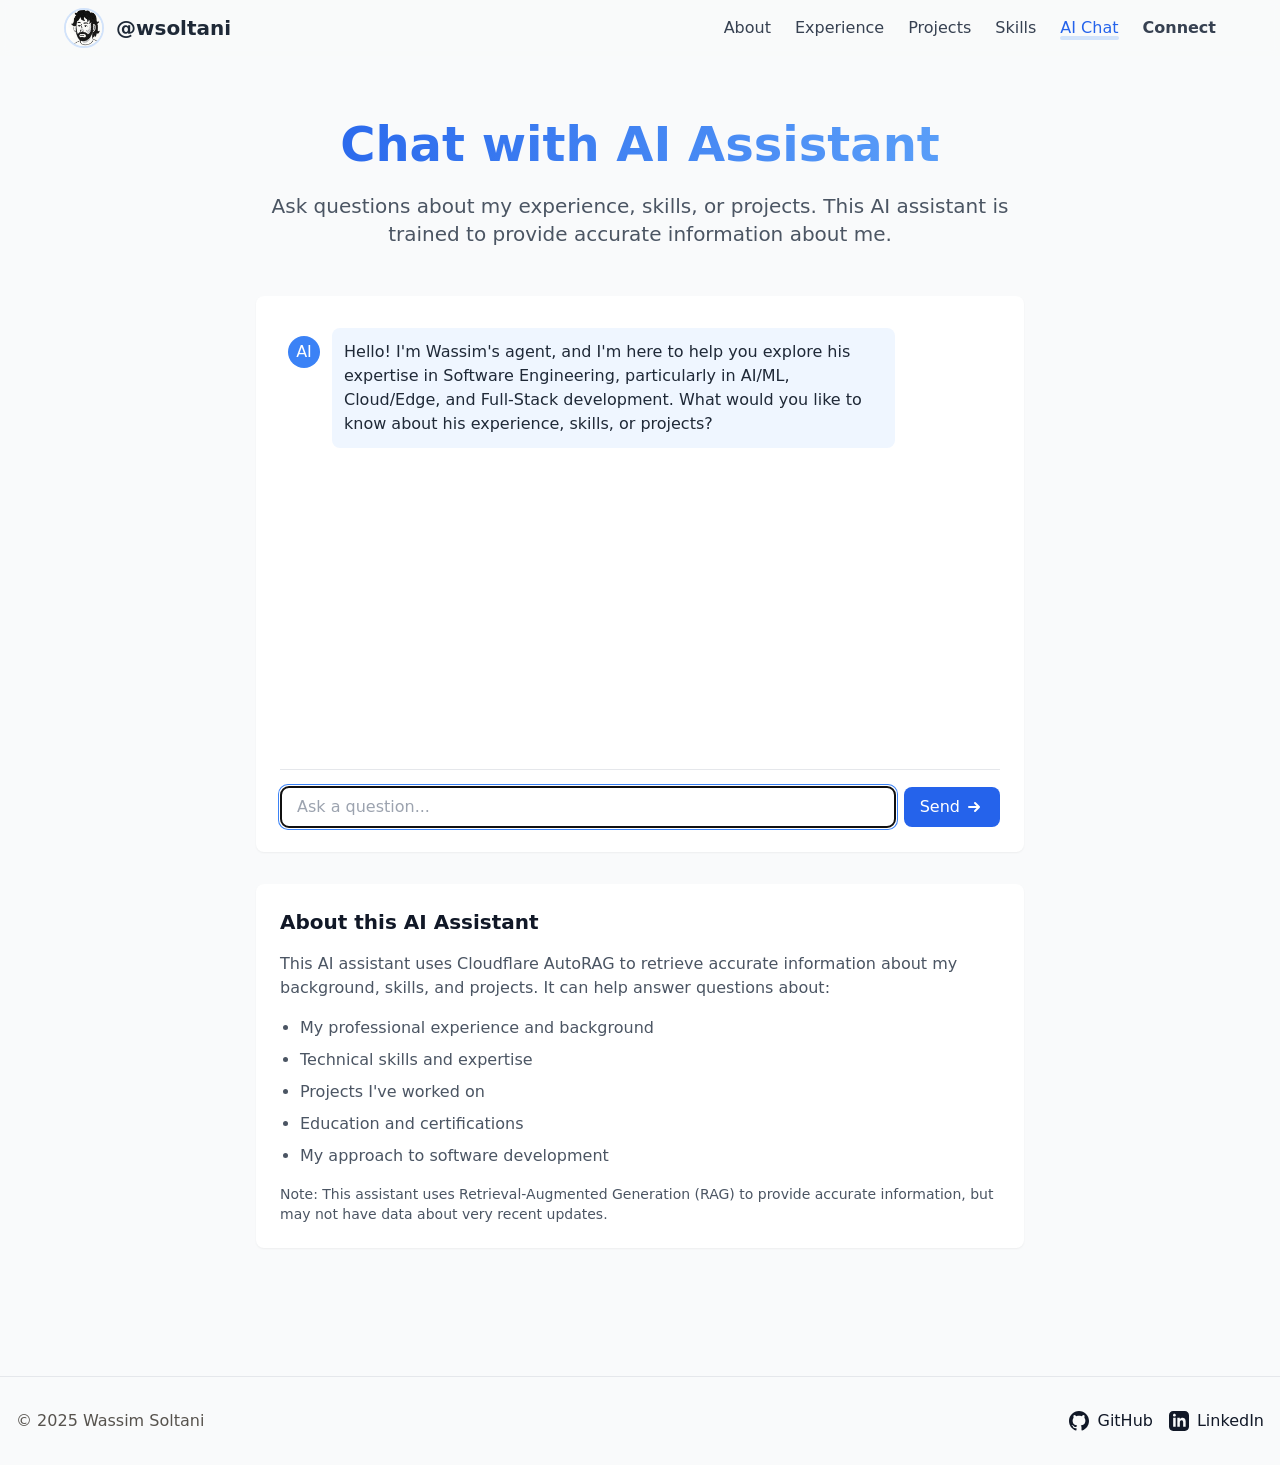
==== ai-chat/index.html @ 790ca04b "Update portfolio" ====
<!DOCTYPE html><html lang="en"> <head><meta charset="UTF-8"><meta name="viewport" content="width=device-width"><link rel="icon" type="image/png" href="/favicon-96x96.png" sizes="96x96"><link rel="icon" type="image/svg+xml" href="/favicon.svg"><link rel="shortcut icon" href="/favicon.ico"><link rel="apple-touch-icon" sizes="180x180" href="/apple-touch-icon.png"><link rel="manifest" href="/site.webmanifest"><meta name="generator" content="Astro v5.7.10"><title>AI Chat | Wassim Soltani</title><title>AI Chat | Wassim Soltani</title><link rel="canonical" href="https://wsoltani.github.io/ai-chat/"><meta name="description" content="Portfolio website for Wassim Soltani, a Full-Stack Software Engineer with over 5 years of experience, specializing in AI/ML Integration and Cloud &#38; Edge Computing."><meta name="robots" content="index, follow"><meta property="og:title" content="AI Chat | Wassim Soltani"><meta property="og:type" content="website"><meta property="og:image" content="https://wsoltani.github.io/web-app-manifest-512x512.png"><meta property="og:url" content="https://wsoltani.github.io/ai-chat/"><meta name="twitter:card" content="summary"><link rel="stylesheet" href="/assets/ai-chat.bHcGhqTS.css"></head> <body class="bg-gray-50 text-gray-900 dark:bg-gray-900 dark:text-gray-100"> <header class="sticky top-0 z-50 bg-gray-50/80 dark:bg-gray-900/80 backdrop-blur-sm transition-all duration-200" id="header"> <div class="container mx-auto px-8 sm:px-16 py-2"> <nav class="flex items-center gap-8"> <a href="/" class="flex items-center gap-3 group"> <img src="/avatar.png" alt="Profile Avatar" loading="eager" width="40" height="40" decoding="async" class="w-10 h-10 rounded-full object-cover border-2 border-blue-500/20 group-hover:border-blue-500/40 transition-colors"> <span class="font-semibold text-xl text-gray-800 dark:text-gray-200 group-hover:text-blue-600 dark:group-hover:text-blue-400 transition-colors">@wsoltani</span> </a> <!-- Desktop Navigation --> <div class="hidden md:flex items-center gap-6 flex-1 justify-end"> <a href="/" class="transition-colors relative inline-block font-medium text-gray-700 dark:text-gray-300 hover:text-blue-600 dark:hover:text-blue-400"> About  </a><a href="/experience" class="transition-colors relative inline-block font-medium text-gray-700 dark:text-gray-300 hover:text-blue-600 dark:hover:text-blue-400"> Experience  </a><a href="/projects" class="transition-colors relative inline-block font-medium text-gray-700 dark:text-gray-300 hover:text-blue-600 dark:hover:text-blue-400"> Projects  </a><a href="/skills" class="transition-colors relative inline-block font-medium text-gray-700 dark:text-gray-300 hover:text-blue-600 dark:hover:text-blue-400"> Skills  </a><a href="/ai-chat" class="transition-colors relative inline-block font-medium text-blue-600 dark:text-blue-400 pointer-events-none" aria-current="page"> AI Chat <span class="absolute bottom-0 left-0 w-full h-1 bg-blue-500/20 rounded-full"></span> </a><a href="/connect" class="transition-colors relative inline-block font-semibold text-gray-700 dark:text-gray-300 hover:text-blue-600 dark:hover:text-blue-400"> Connect  </a> </div> <!-- Mobile menu button --> <button id="mobile-menu-button" class="md:hidden ml-auto text-gray-600 dark:text-gray-400 hover:text-gray-900 dark:hover:text-white p-2"> <svg xmlns="http://www.w3.org/2000/svg" class="h-6 w-6" fill="none" viewBox="0 0 24 24" stroke="currentColor"> <path stroke-linecap="round" stroke-linejoin="round" stroke-width="2" d="M4 6h16M4 12h16M4 18h16"></path> </svg> </button> </nav> <!-- Mobile Navigation --> <div id="mobile-menu" class="hidden md:hidden mt-3"> <div class="flex flex-col gap-4 py-2"> <a href="/" class="text-lg transition-colors py-3 px-2 rounded-md font-medium text-gray-700 dark:text-gray-300 hover:text-blue-600 dark:hover:text-blue-400 active:bg-gray-100 dark:active:bg-gray-800"> About </a><a href="/experience" class="text-lg transition-colors py-3 px-2 rounded-md font-medium text-gray-700 dark:text-gray-300 hover:text-blue-600 dark:hover:text-blue-400 active:bg-gray-100 dark:active:bg-gray-800"> Experience </a><a href="/projects" class="text-lg transition-colors py-3 px-2 rounded-md font-medium text-gray-700 dark:text-gray-300 hover:text-blue-600 dark:hover:text-blue-400 active:bg-gray-100 dark:active:bg-gray-800"> Projects </a><a href="/skills" class="text-lg transition-colors py-3 px-2 rounded-md font-medium text-gray-700 dark:text-gray-300 hover:text-blue-600 dark:hover:text-blue-400 active:bg-gray-100 dark:active:bg-gray-800"> Skills </a><a href="#" class="text-lg transition-colors py-3 px-2 rounded-md font-medium text-blue-600 dark:text-blue-400 bg-blue-50 dark:bg-blue-900/20 pointer-events-none" aria-current="page"> AI Chat </a><a href="/connect" class="text-lg transition-colors py-3 px-2 rounded-md font-semibold text-gray-700 dark:text-gray-300 hover:text-blue-600 dark:hover:text-blue-400 active:bg-gray-100 dark:active:bg-gray-800"> Connect </a> </div> </div> </div> </header> <main>  <section class="container mx-auto px-4 py-16"> <div class="max-w-3xl mx-auto"> <h1 class="text-4xl md:text-5xl font-bold bg-clip-text text-transparent bg-gradient-to-r from-blue-600 to-blue-400 mb-6 text-center">
Chat with AI Assistant
</h1> <p class="text-xl text-gray-600 dark:text-gray-400 mb-12 text-center">
Ask questions about my experience, skills, or projects. This AI assistant is trained to provide accurate information about me.
</p> <div class="bg-white dark:bg-gray-800 rounded-lg shadow-sm p-6 mb-8"> <div id="chat-messages" class="space-y-4 mb-6 h-[425px] overflow-y-auto p-2 scrollbar-thin scrollbar-thumb-gray-300 dark:scrollbar-thumb-gray-600 scrollbar-track-transparent"> <div class="flex items-start"> <div class="flex-shrink-0 mr-3"> <div class="w-8 h-8 rounded-full bg-blue-500 flex items-center justify-center text-white mt-2">
AI
</div> </div> <div class="bg-blue-50 dark:bg-blue-900/20 p-3 rounded-lg max-w-[80%]"> <p class="text-gray-800 dark:text-gray-200">
Hello! I'm Wassim's agent, and I'm here to help you explore his expertise in Software Engineering, particularly in AI/ML, Cloud/Edge, and Full-Stack development. What would you like to know about his experience, skills, or projects?
</p> </div> </div> </div> <div class="flex items-center border-t border-gray-200 dark:border-gray-700 pt-4"> <input type="text" id="user-input" placeholder="Ask a question..." class="flex-1 px-4 py-2 rounded-lg border border-gray-300 dark:border-gray-700 bg-white dark:bg-gray-900 focus:ring-2 focus:ring-blue-500 focus:border-transparent"> <button id="send-button" class="ml-2 bg-blue-600 text-white px-4 py-2 rounded-lg hover:bg-blue-700 transition-colors flex items-center"> <span>Send</span> <svg xmlns="http://www.w3.org/2000/svg" class="h-5 w-5 ml-1" viewBox="0 0 20 20" fill="currentColor"> <path fill-rule="evenodd" d="M10.293 5.293a1 1 0 011.414 0l4 4a1 1 0 010 1.414l-4 4a1 1 0 01-1.414-1.414L12.586 11H5a1 1 0 110-2h7.586l-2.293-2.293a1 1 0 010-1.414z" clip-rule="evenodd"></path> </svg> </button> </div> </div> <div class="bg-white dark:bg-gray-800 rounded-lg shadow-sm p-6"> <h2 class="text-xl font-semibold mb-4">About this AI Assistant</h2> <p class="text-gray-600 dark:text-gray-400 mb-4">
This AI assistant uses Cloudflare AutoRAG to retrieve accurate information about my background, skills, and projects. It can help answer questions about:
</p> <ul class="list-disc pl-5 text-gray-600 dark:text-gray-400 space-y-2 mb-4"> <li>My professional experience and background</li> <li>Technical skills and expertise</li> <li>Projects I've worked on</li> <li>Education and certifications</li> <li>My approach to software development</li> </ul> <p class="text-gray-600 dark:text-gray-400 text-sm">
Note: This assistant uses Retrieval-Augmented Generation (RAG) to provide accurate information, but may not have data about very recent updates.
</p> </div> </div> </section>  </main> <footer class="container mx-auto px-4 py-8 mt-16 border-t border-gray-200 dark:border-gray-800"> <div class="flex justify-between items-center"> <p class="text-stone-600">&copy; 2025 Wassim Soltani</p> <div class="flex gap-4"> <a href="https://github.com/wSoltani" target="_blank" rel="noopener noreferrer" class="hover:text-blue-600 flex items-center gap-2"> <svg xmlns="http://www.w3.org/2000/svg" class="h-5 w-5" fill="currentColor" viewBox="0 0 24 24"> <path d="M12 0c-6.626 0-12 5.373-12 12 0 5.302 3.438 9.8 8.207 11.387.599.111.793-.261.793-.577v-2.234c-3.338.726-4.033-1.416-4.033-1.416-.546-1.387-1.333-1.756-1.333-1.756-1.089-.745.083-.729.083-.729 1.205.084 1.839 1.237 1.839 1.237 1.07 1.834 2.807 1.304 3.492.997.107-.775.418-1.305.762-1.604-2.665-.305-5.467-1.334-5.467-5.931 0-1.311.469-2.381 1.236-3.221-.124-.303-.535-1.524.117-3.176 0 0 1.008-.322 3.301 1.23.957-.266 1.983-.399 3.003-.404 1.02.005 2.047.138 3.006.404 2.291-1.552 3.297-1.23 3.297-1.23.653 1.653.242 2.874.118 3.176.77.84 1.235 1.911 1.235 3.221 0 4.609-2.807 5.624-5.479 5.921.43.372.823 1.102.823 2.222v3.293c0 .319.192.694.801.576 4.765-1.589 8.199-6.086 8.199-11.386 0-6.627-5.373-12-12-12z"></path> </svg>
GitHub
</a> <a href="https://linkedin.com/in/wsoltani" target="_blank" rel="noopener noreferrer" class="hover:text-blue-600 flex items-center gap-2"> <svg xmlns="http://www.w3.org/2000/svg" class="h-5 w-5" fill="currentColor" viewBox="0 0 24 24"> <path d="M19 0h-14c-2.761 0-5 2.239-5 5v14c0 2.761 2.239 5 5 5h14c2.762 0 5-2.239 5-5v-14c0-2.761-2.238-5-5-5zm-11 19h-3v-11h3v11zm-1.5-12.268c-.966 0-1.75-.79-1.75-1.764s.784-1.764 1.75-1.764 1.75.79 1.75 1.764-.783 1.764-1.75 1.764zm13.5 12.268h-3v-5.604c0-3.368-4-3.113-4 0v5.604h-3v-11h3v1.765c1.396-2.586 7-2.777 7 2.476v6.759z"></path> </svg>
LinkedIn
</a> </div> </div> </footer> <script type="module">const d=document.getElementById("mobile-menu-button"),e=document.getElementById("mobile-menu"),n=document.getElementById("header");d&&e&&(d.addEventListener("click",()=>{e.classList.toggle("hidden")}),document.addEventListener("click",s=>{const t=s.target;t&&!d.contains(t)&&!e.contains(t)&&e.classList.add("hidden")}));n&&window.addEventListener("scroll",()=>{window.scrollY>0?n.classList.add("shadow-sm","dark:shadow-gray-800/50"):n.classList.remove("shadow-sm","dark:shadow-gray-800/50")});</script> </body> </html>  <script type="module" src="/assets/ai-chat.astro_astro_type_script_index_0_lang.CI3wRivQ.js"></script>
---- assets/ai-chat.bHcGhqTS.css ----
*,:before,:after{--tw-border-spacing-x: 0;--tw-border-spacing-y: 0;--tw-translate-x: 0;--tw-translate-y: 0;--tw-rotate: 0;--tw-skew-x: 0;--tw-skew-y: 0;--tw-scale-x: 1;--tw-scale-y: 1;--tw-pan-x: ;--tw-pan-y: ;--tw-pinch-zoom: ;--tw-scroll-snap-strictness: proximity;--tw-gradient-from-position: ;--tw-gradient-via-position: ;--tw-gradient-to-position: ;--tw-ordinal: ;--tw-slashed-zero: ;--tw-numeric-figure: ;--tw-numeric-spacing: ;--tw-numeric-fraction: ;--tw-ring-inset: ;--tw-ring-offset-width: 0px;--tw-ring-offset-color: #fff;--tw-ring-color: rgb(59 130 246 / .5);--tw-ring-offset-shadow: 0 0 #0000;--tw-ring-shadow: 0 0 #0000;--tw-shadow: 0 0 #0000;--tw-shadow-colored: 0 0 #0000;--tw-blur: ;--tw-brightness: ;--tw-contrast: ;--tw-grayscale: ;--tw-hue-rotate: ;--tw-invert: ;--tw-saturate: ;--tw-sepia: ;--tw-drop-shadow: ;--tw-backdrop-blur: ;--tw-backdrop-brightness: ;--tw-backdrop-contrast: ;--tw-backdrop-grayscale: ;--tw-backdrop-hue-rotate: ;--tw-backdrop-invert: ;--tw-backdrop-opacity: ;--tw-backdrop-saturate: ;--tw-backdrop-sepia: ;--tw-contain-size: ;--tw-contain-layout: ;--tw-contain-paint: ;--tw-contain-style: }::backdrop{--tw-border-spacing-x: 0;--tw-border-spacing-y: 0;--tw-translate-x: 0;--tw-translate-y: 0;--tw-rotate: 0;--tw-skew-x: 0;--tw-skew-y: 0;--tw-scale-x: 1;--tw-scale-y: 1;--tw-pan-x: ;--tw-pan-y: ;--tw-pinch-zoom: ;--tw-scroll-snap-strictness: proximity;--tw-gradient-from-position: ;--tw-gradient-via-position: ;--tw-gradient-to-position: ;--tw-ordinal: ;--tw-slashed-zero: ;--tw-numeric-figure: ;--tw-numeric-spacing: ;--tw-numeric-fraction: ;--tw-ring-inset: ;--tw-ring-offset-width: 0px;--tw-ring-offset-color: #fff;--tw-ring-color: rgb(59 130 246 / .5);--tw-ring-offset-shadow: 0 0 #0000;--tw-ring-shadow: 0 0 #0000;--tw-shadow: 0 0 #0000;--tw-shadow-colored: 0 0 #0000;--tw-blur: ;--tw-brightness: ;--tw-contrast: ;--tw-grayscale: ;--tw-hue-rotate: ;--tw-invert: ;--tw-saturate: ;--tw-sepia: ;--tw-drop-shadow: ;--tw-backdrop-blur: ;--tw-backdrop-brightness: ;--tw-backdrop-contrast: ;--tw-backdrop-grayscale: ;--tw-backdrop-hue-rotate: ;--tw-backdrop-invert: ;--tw-backdrop-opacity: ;--tw-backdrop-saturate: ;--tw-backdrop-sepia: ;--tw-contain-size: ;--tw-contain-layout: ;--tw-contain-paint: ;--tw-contain-style: }*,:before,:after{box-sizing:border-box;border-width:0;border-style:solid;border-color:#e5e7eb}:before,:after{--tw-content: ""}html,:host{line-height:1.5;-webkit-text-size-adjust:100%;-moz-tab-size:4;-o-tab-size:4;tab-size:4;font-family:ui-sans-serif,system-ui,sans-serif,"Apple Color Emoji","Segoe UI Emoji",Segoe UI Symbol,"Noto Color Emoji";font-feature-settings:normal;font-variation-settings:normal;-webkit-tap-highlight-color:transparent}body{margin:0;line-height:inherit}hr{height:0;color:inherit;border-top-width:1px}abbr:where([title]){-webkit-text-decoration:underline dotted;text-decoration:underline dotted}h1,h2,h3,h4,h5,h6{font-size:inherit;font-weight:inherit}a{color:inherit;text-decoration:inherit}b,strong{font-weight:bolder}code,kbd,samp,pre{font-family:ui-monospace,SFMono-Regular,Menlo,Monaco,Consolas,Liberation Mono,Courier New,monospace;font-feature-settings:normal;font-variation-settings:normal;font-size:1em}small{font-size:80%}sub,sup{font-size:75%;line-height:0;position:relative;vertical-align:baseline}sub{bottom:-.25em}sup{top:-.5em}table{text-indent:0;border-color:inherit;border-collapse:collapse}button,input,optgroup,select,textarea{font-family:inherit;font-feature-settings:inherit;font-variation-settings:inherit;font-size:100%;font-weight:inherit;line-height:inherit;letter-spacing:inherit;color:inherit;margin:0;padding:0}button,select{text-transform:none}button,input:where([type=button]),input:where([type=reset]),input:where([type=submit]){-webkit-appearance:button;background-color:transparent;background-image:none}:-moz-focusring{outline:auto}:-moz-ui-invalid{box-shadow:none}progress{vertical-align:baseline}::-webkit-inner-spin-button,::-webkit-outer-spin-button{height:auto}[type=search]{-webkit-appearance:textfield;outline-offset:-2px}::-webkit-search-decoration{-webkit-appearance:none}::-webkit-file-upload-button{-webkit-appearance:button;font:inherit}summary{display:list-item}blockquote,dl,dd,h1,h2,h3,h4,h5,h6,hr,figure,p,pre{margin:0}fieldset{margin:0;padding:0}legend{padding:0}ol,ul,menu{list-style:none;margin:0;padding:0}dialog{padding:0}textarea{resize:vertical}input::-moz-placeholder,textarea::-moz-placeholder{opacity:1;color:#9ca3af}input::placeholder,textarea::placeholder{opacity:1;color:#9ca3af}button,[role=button]{cursor:pointer}:disabled{cursor:default}img,svg,video,canvas,audio,iframe,embed,object{display:block;vertical-align:middle}img,video{max-width:100%;height:auto}[hidden]:where(:not([hidden=until-found])){display:none}*{scrollbar-color:initial;scrollbar-width:initial}.container{width:100%}@media (min-width: 640px){.container{max-width:640px}}@media (min-width: 768px){.container{max-width:768px}}@media (min-width: 1024px){.container{max-width:1024px}}@media (min-width: 1280px){.container{max-width:1280px}}@media (min-width: 1536px){.container{max-width:1536px}}.pointer-events-none{pointer-events:none}.absolute{position:absolute}.relative{position:relative}.sticky{position:sticky}.bottom-0{bottom:0}.left-0{left:0}.right-4{right:1rem}.top-0{top:0}.top-1\/2{top:50%}.z-50{z-index:50}.mx-auto{margin-left:auto;margin-right:auto}.mb-10{margin-bottom:2.5rem}.mb-12{margin-bottom:3rem}.mb-16{margin-bottom:4rem}.mb-2{margin-bottom:.5rem}.mb-4{margin-bottom:1rem}.mb-6{margin-bottom:1.5rem}.mb-8{margin-bottom:2rem}.ml-1{margin-left:.25rem}.ml-2{margin-left:.5rem}.ml-3{margin-left:.75rem}.ml-auto{margin-left:auto}.mr-2{margin-right:.5rem}.mr-3{margin-right:.75rem}.mt-0\.5{margin-top:.125rem}.mt-16{margin-top:4rem}.mt-2{margin-top:.5rem}.mt-3{margin-top:.75rem}.mt-4{margin-top:1rem}.mt-6{margin-top:1.5rem}.mt-8{margin-top:2rem}.block{display:block}.inline-block{display:inline-block}.flex{display:flex}.inline-flex{display:inline-flex}.grid{display:grid}.hidden{display:none}.h-1{height:.25rem}.h-10{height:2.5rem}.h-2{height:.5rem}.h-5{height:1.25rem}.h-6{height:1.5rem}.h-8{height:2rem}.h-\[425px\]{height:425px}.w-10{width:2.5rem}.w-2{width:.5rem}.w-5{width:1.25rem}.w-6{width:1.5rem}.w-8{width:2rem}.w-full{width:100%}.max-w-2xl{max-width:42rem}.max-w-3xl{max-width:48rem}.max-w-4xl{max-width:56rem}.max-w-5xl{max-width:64rem}.max-w-\[80\%\]{max-width:80%}.max-w-none{max-width:none}.max-w-xl{max-width:36rem}.flex-1{flex:1 1 0%}.flex-shrink-0{flex-shrink:0}.-translate-y-1\/2{--tw-translate-y: -50%;transform:translate(var(--tw-translate-x),var(--tw-translate-y)) rotate(var(--tw-rotate)) skew(var(--tw-skew-x)) skewY(var(--tw-skew-y)) scaleX(var(--tw-scale-x)) scaleY(var(--tw-scale-y))}.transform{transform:translate(var(--tw-translate-x),var(--tw-translate-y)) rotate(var(--tw-rotate)) skew(var(--tw-skew-x)) skewY(var(--tw-skew-y)) scaleX(var(--tw-scale-x)) scaleY(var(--tw-scale-y))}@keyframes bounce{0%,to{transform:translateY(-25%);animation-timing-function:cubic-bezier(.8,0,1,1)}50%{transform:none;animation-timing-function:cubic-bezier(0,0,.2,1)}}.animate-bounce{animation:bounce 1s infinite}@keyframes spin{to{transform:rotate(360deg)}}.animate-spin{animation:spin 1s linear infinite}.cursor-not-allowed{cursor:not-allowed}.list-inside{list-style-position:inside}.list-disc{list-style-type:disc}.flex-row-reverse{flex-direction:row-reverse}.flex-col{flex-direction:column}.flex-wrap{flex-wrap:wrap}.items-start{align-items:flex-start}.items-center{align-items:center}.justify-end{justify-content:flex-end}.justify-center{justify-content:center}.justify-between{justify-content:space-between}.gap-1{gap:.25rem}.gap-2{gap:.5rem}.gap-3{gap:.75rem}.gap-4{gap:1rem}.gap-6{gap:1.5rem}.gap-8{gap:2rem}.space-y-2>:not([hidden])~:not([hidden]){--tw-space-y-reverse: 0;margin-top:calc(.5rem * calc(1 - var(--tw-space-y-reverse)));margin-bottom:calc(.5rem * var(--tw-space-y-reverse))}.space-y-4>:not([hidden])~:not([hidden]){--tw-space-y-reverse: 0;margin-top:calc(1rem * calc(1 - var(--tw-space-y-reverse)));margin-bottom:calc(1rem * var(--tw-space-y-reverse))}.space-y-6>:not([hidden])~:not([hidden]){--tw-space-y-reverse: 0;margin-top:calc(1.5rem * calc(1 - var(--tw-space-y-reverse)));margin-bottom:calc(1.5rem * var(--tw-space-y-reverse))}.space-y-8>:not([hidden])~:not([hidden]){--tw-space-y-reverse: 0;margin-top:calc(2rem * calc(1 - var(--tw-space-y-reverse)));margin-bottom:calc(2rem * var(--tw-space-y-reverse))}.overflow-y-auto{overflow-y:auto}.whitespace-pre-wrap{white-space:pre-wrap}.rounded-full{border-radius:9999px}.rounded-lg{border-radius:.5rem}.rounded-md{border-radius:.375rem}.rounded-b-md{border-bottom-right-radius:.375rem;border-bottom-left-radius:.375rem}.rounded-t-md{border-top-left-radius:.375rem;border-top-right-radius:.375rem}.border{border-width:1px}.border-2{border-width:2px}.border-l-4{border-left-width:4px}.border-t{border-top-width:1px}.border-blue-500\/20{border-color:#3b82f633}.border-blue-600{--tw-border-opacity: 1;border-color:rgb(37 99 235 / var(--tw-border-opacity, 1))}.border-gray-200{--tw-border-opacity: 1;border-color:rgb(229 231 235 / var(--tw-border-opacity, 1))}.border-gray-300{--tw-border-opacity: 1;border-color:rgb(209 213 219 / var(--tw-border-opacity, 1))}.bg-blue-50{--tw-bg-opacity: 1;background-color:rgb(239 246 255 / var(--tw-bg-opacity, 1))}.bg-blue-500{--tw-bg-opacity: 1;background-color:rgb(59 130 246 / var(--tw-bg-opacity, 1))}.bg-blue-500\/20{background-color:#3b82f633}.bg-blue-500\/5{background-color:#3b82f60d}.bg-blue-600{--tw-bg-opacity: 1;background-color:rgb(37 99 235 / var(--tw-bg-opacity, 1))}.bg-gray-100{--tw-bg-opacity: 1;background-color:rgb(243 244 246 / var(--tw-bg-opacity, 1))}.bg-gray-50{--tw-bg-opacity: 1;background-color:rgb(249 250 251 / var(--tw-bg-opacity, 1))}.bg-gray-50\/80{background-color:#f9fafbcc}.bg-gray-500{--tw-bg-opacity: 1;background-color:rgb(107 114 128 / var(--tw-bg-opacity, 1))}.bg-green-100{--tw-bg-opacity: 1;background-color:rgb(220 252 231 / var(--tw-bg-opacity, 1))}.bg-green-500{--tw-bg-opacity: 1;background-color:rgb(34 197 94 / var(--tw-bg-opacity, 1))}.bg-red-100{--tw-bg-opacity: 1;background-color:rgb(254 226 226 / var(--tw-bg-opacity, 1))}.bg-white{--tw-bg-opacity: 1;background-color:rgb(255 255 255 / var(--tw-bg-opacity, 1))}.bg-gradient-to-r{background-image:linear-gradient(to right,var(--tw-gradient-stops))}.from-blue-600{--tw-gradient-from: #2563eb var(--tw-gradient-from-position);--tw-gradient-to: rgb(37 99 235 / 0) var(--tw-gradient-to-position);--tw-gradient-stops: var(--tw-gradient-from), var(--tw-gradient-to)}.to-blue-400{--tw-gradient-to: #60a5fa var(--tw-gradient-to-position)}.bg-clip-text{-webkit-background-clip:text;background-clip:text}.object-cover{-o-object-fit:cover;object-fit:cover}.p-2{padding:.5rem}.p-3{padding:.75rem}.p-4{padding:1rem}.p-6{padding:1.5rem}.p-8{padding:2rem}.px-2{padding-left:.5rem;padding-right:.5rem}.px-4{padding-left:1rem;padding-right:1rem}.px-6{padding-left:1.5rem;padding-right:1.5rem}.px-8{padding-left:2rem;padding-right:2rem}.py-16{padding-top:4rem;padding-bottom:4rem}.py-2{padding-top:.5rem;padding-bottom:.5rem}.py-3{padding-top:.75rem;padding-bottom:.75rem}.py-4{padding-top:1rem;padding-bottom:1rem}.py-8{padding-top:2rem;padding-bottom:2rem}.pl-5{padding-left:1.25rem}.pl-6{padding-left:1.5rem}.pt-4{padding-top:1rem}.text-center{text-align:center}.text-start{text-align:start}.text-2xl{font-size:1.5rem;line-height:2rem}.text-3xl{font-size:1.875rem;line-height:2.25rem}.text-4xl{font-size:2.25rem;line-height:2.5rem}.text-5xl{font-size:3rem;line-height:1}.text-lg{font-size:1.125rem;line-height:1.75rem}.text-sm{font-size:.875rem;line-height:1.25rem}.text-xl{font-size:1.25rem;line-height:1.75rem}.font-bold{font-weight:700}.font-medium{font-weight:500}.font-semibold{font-weight:600}.text-blue-600{--tw-text-opacity: 1;color:rgb(37 99 235 / var(--tw-text-opacity, 1))}.text-blue-700{--tw-text-opacity: 1;color:rgb(29 78 216 / var(--tw-text-opacity, 1))}.text-gray-400{--tw-text-opacity: 1;color:rgb(156 163 175 / var(--tw-text-opacity, 1))}.text-gray-600{--tw-text-opacity: 1;color:rgb(75 85 99 / var(--tw-text-opacity, 1))}.text-gray-700{--tw-text-opacity: 1;color:rgb(55 65 81 / var(--tw-text-opacity, 1))}.text-gray-800{--tw-text-opacity: 1;color:rgb(31 41 55 / var(--tw-text-opacity, 1))}.text-gray-900{--tw-text-opacity: 1;color:rgb(17 24 39 / var(--tw-text-opacity, 1))}.text-green-800{--tw-text-opacity: 1;color:rgb(22 101 52 / var(--tw-text-opacity, 1))}.text-red-800{--tw-text-opacity: 1;color:rgb(153 27 27 / var(--tw-text-opacity, 1))}.text-stone-600{--tw-text-opacity: 1;color:rgb(87 83 78 / var(--tw-text-opacity, 1))}.text-transparent{color:transparent}.text-white{--tw-text-opacity: 1;color:rgb(255 255 255 / var(--tw-text-opacity, 1))}.opacity-25{opacity:.25}.opacity-50{opacity:.5}.opacity-75{opacity:.75}.shadow{--tw-shadow: 0 1px 3px 0 rgb(0 0 0 / .1), 0 1px 2px -1px rgb(0 0 0 / .1);--tw-shadow-colored: 0 1px 3px 0 var(--tw-shadow-color), 0 1px 2px -1px var(--tw-shadow-color);box-shadow:var(--tw-ring-offset-shadow, 0 0 #0000),var(--tw-ring-shadow, 0 0 #0000),var(--tw-shadow)}.shadow-sm{--tw-shadow: 0 1px 2px 0 rgb(0 0 0 / .05);--tw-shadow-colored: 0 1px 2px 0 var(--tw-shadow-color);box-shadow:var(--tw-ring-offset-shadow, 0 0 #0000),var(--tw-ring-shadow, 0 0 #0000),var(--tw-shadow)}.backdrop-blur-sm{--tw-backdrop-blur: blur(4px);-webkit-backdrop-filter:var(--tw-backdrop-blur) var(--tw-backdrop-brightness) var(--tw-backdrop-contrast) var(--tw-backdrop-grayscale) var(--tw-backdrop-hue-rotate) var(--tw-backdrop-invert) var(--tw-backdrop-opacity) var(--tw-backdrop-saturate) var(--tw-backdrop-sepia);backdrop-filter:var(--tw-backdrop-blur) var(--tw-backdrop-brightness) var(--tw-backdrop-contrast) var(--tw-backdrop-grayscale) var(--tw-backdrop-hue-rotate) var(--tw-backdrop-invert) var(--tw-backdrop-opacity) var(--tw-backdrop-saturate) var(--tw-backdrop-sepia)}.transition{transition-property:color,background-color,border-color,text-decoration-color,fill,stroke,opacity,box-shadow,transform,filter,-webkit-backdrop-filter;transition-property:color,background-color,border-color,text-decoration-color,fill,stroke,opacity,box-shadow,transform,filter,backdrop-filter;transition-property:color,background-color,border-color,text-decoration-color,fill,stroke,opacity,box-shadow,transform,filter,backdrop-filter,-webkit-backdrop-filter;transition-timing-function:cubic-bezier(.4,0,.2,1);transition-duration:.15s}.transition-all{transition-property:all;transition-timing-function:cubic-bezier(.4,0,.2,1);transition-duration:.15s}.transition-colors{transition-property:color,background-color,border-color,text-decoration-color,fill,stroke;transition-timing-function:cubic-bezier(.4,0,.2,1);transition-duration:.15s}.transition-shadow{transition-property:box-shadow;transition-timing-function:cubic-bezier(.4,0,.2,1);transition-duration:.15s}.duration-200{transition-duration:.2s}.ease-in-out{transition-timing-function:cubic-bezier(.4,0,.2,1)}.scrollbar-thin::-webkit-scrollbar-track{background-color:var(--scrollbar-track);border-radius:var(--scrollbar-track-radius)}.scrollbar-thin::-webkit-scrollbar-thumb{background-color:var(--scrollbar-thumb);border-radius:var(--scrollbar-thumb-radius)}.scrollbar-thin::-webkit-scrollbar-corner{background-color:var(--scrollbar-corner);border-radius:var(--scrollbar-corner-radius)}.scrollbar-thin{scrollbar-width:thin;scrollbar-color:var(--scrollbar-thumb, initial) var(--scrollbar-track, initial)}.scrollbar-thin::-webkit-scrollbar{display:block;width:8px;height:8px}.scrollbar-track-transparent{--scrollbar-track: transparent}.scrollbar-thumb-gray-300{--scrollbar-thumb: #d1d5db}.hover\:bg-blue-500\/10:hover{background-color:#3b82f61a}.hover\:bg-blue-700:hover{--tw-bg-opacity: 1;background-color:rgb(29 78 216 / var(--tw-bg-opacity, 1))}.hover\:bg-gray-100:hover{--tw-bg-opacity: 1;background-color:rgb(243 244 246 / var(--tw-bg-opacity, 1))}.hover\:text-blue-600:hover{--tw-text-opacity: 1;color:rgb(37 99 235 / var(--tw-text-opacity, 1))}.hover\:text-gray-900:hover{--tw-text-opacity: 1;color:rgb(17 24 39 / var(--tw-text-opacity, 1))}.hover\:underline:hover{text-decoration-line:underline}.hover\:shadow-lg:hover{--tw-shadow: 0 10px 15px -3px rgb(0 0 0 / .1), 0 4px 6px -4px rgb(0 0 0 / .1);--tw-shadow-colored: 0 10px 15px -3px var(--tw-shadow-color), 0 4px 6px -4px var(--tw-shadow-color);box-shadow:var(--tw-ring-offset-shadow, 0 0 #0000),var(--tw-ring-shadow, 0 0 #0000),var(--tw-shadow)}.focus\:border-transparent:focus{border-color:transparent}.focus\:outline-none:focus{outline:2px solid transparent;outline-offset:2px}.focus\:ring-2:focus{--tw-ring-offset-shadow: var(--tw-ring-inset) 0 0 0 var(--tw-ring-offset-width) var(--tw-ring-offset-color);--tw-ring-shadow: var(--tw-ring-inset) 0 0 0 calc(2px + var(--tw-ring-offset-width)) var(--tw-ring-color);box-shadow:var(--tw-ring-offset-shadow),var(--tw-ring-shadow),var(--tw-shadow, 0 0 #0000)}.focus\:ring-blue-500:focus{--tw-ring-opacity: 1;--tw-ring-color: rgb(59 130 246 / var(--tw-ring-opacity, 1))}.active\:bg-gray-100:active{--tw-bg-opacity: 1;background-color:rgb(243 244 246 / var(--tw-bg-opacity, 1))}.group:hover .group-hover\:border-blue-500\/40{border-color:#3b82f666}.group:hover .group-hover\:text-blue-600{--tw-text-opacity: 1;color:rgb(37 99 235 / var(--tw-text-opacity, 1))}.dark\:border-gray-700:is(.dark *){--tw-border-opacity: 1;border-color:rgb(55 65 81 / var(--tw-border-opacity, 1))}.dark\:border-gray-800:is(.dark *){--tw-border-opacity: 1;border-color:rgb(31 41 55 / var(--tw-border-opacity, 1))}.dark\:bg-blue-900\/20:is(.dark *){background-color:#1e3a8a33}.dark\:bg-gray-400:is(.dark *){--tw-bg-opacity: 1;background-color:rgb(156 163 175 / var(--tw-bg-opacity, 1))}.dark\:bg-gray-700:is(.dark *){--tw-bg-opacity: 1;background-color:rgb(55 65 81 / var(--tw-bg-opacity, 1))}.dark\:bg-gray-800:is(.dark *){--tw-bg-opacity: 1;background-color:rgb(31 41 55 / var(--tw-bg-opacity, 1))}.dark\:bg-gray-900:is(.dark *){--tw-bg-opacity: 1;background-color:rgb(17 24 39 / var(--tw-bg-opacity, 1))}.dark\:bg-gray-900\/80:is(.dark *){background-color:#111827cc}.dark\:text-blue-300:is(.dark *){--tw-text-opacity: 1;color:rgb(147 197 253 / var(--tw-text-opacity, 1))}.dark\:text-blue-400:is(.dark *){--tw-text-opacity: 1;color:rgb(96 165 250 / var(--tw-text-opacity, 1))}.dark\:text-gray-100:is(.dark *){--tw-text-opacity: 1;color:rgb(243 244 246 / var(--tw-text-opacity, 1))}.dark\:text-gray-200:is(.dark *){--tw-text-opacity: 1;color:rgb(229 231 235 / var(--tw-text-opacity, 1))}.dark\:text-gray-300:is(.dark *){--tw-text-opacity: 1;color:rgb(209 213 219 / var(--tw-text-opacity, 1))}.dark\:text-gray-400:is(.dark *){--tw-text-opacity: 1;color:rgb(156 163 175 / var(--tw-text-opacity, 1))}.dark\:shadow-gray-800\/50:is(.dark *){--tw-shadow-color: rgb(31 41 55 / .5);--tw-shadow: var(--tw-shadow-colored)}.dark\:scrollbar-thumb-gray-600:is(.dark *){--scrollbar-thumb: #4b5563}.dark\:hover\:bg-gray-800:hover:is(.dark *){--tw-bg-opacity: 1;background-color:rgb(31 41 55 / var(--tw-bg-opacity, 1))}.dark\:hover\:text-blue-400:hover:is(.dark *){--tw-text-opacity: 1;color:rgb(96 165 250 / var(--tw-text-opacity, 1))}.dark\:hover\:text-white:hover:is(.dark *){--tw-text-opacity: 1;color:rgb(255 255 255 / var(--tw-text-opacity, 1))}.dark\:active\:bg-gray-800:active:is(.dark *){--tw-bg-opacity: 1;background-color:rgb(31 41 55 / var(--tw-bg-opacity, 1))}.group:hover .dark\:group-hover\:text-blue-400:is(.dark *){--tw-text-opacity: 1;color:rgb(96 165 250 / var(--tw-text-opacity, 1))}@media (min-width: 640px){.sm\:px-16{padding-left:4rem;padding-right:4rem}}@media (min-width: 768px){.md\:mt-0{margin-top:0}.md\:flex{display:flex}.md\:hidden{display:none}.md\:grid-cols-2{grid-template-columns:repeat(2,minmax(0,1fr))}.md\:flex-row{flex-direction:row}.md\:items-center{align-items:center}.md\:text-5xl{font-size:3rem;line-height:1}}:root{--astro-code-color-text: #ffffff;--astro-code-color-background: #1e1e1e;--astro-code-token-constant: #79b8ff;--astro-code-token-string: #ffa657;--astro-code-token-comment: #6a737d;--astro-code-token-keyword: #f97583;--astro-code-token-parameter: #ffa657;--astro-code-token-function: #b392f0;--astro-code-token-string-expression: #9ecbff;--astro-code-token-punctuation: #bbbbbb}
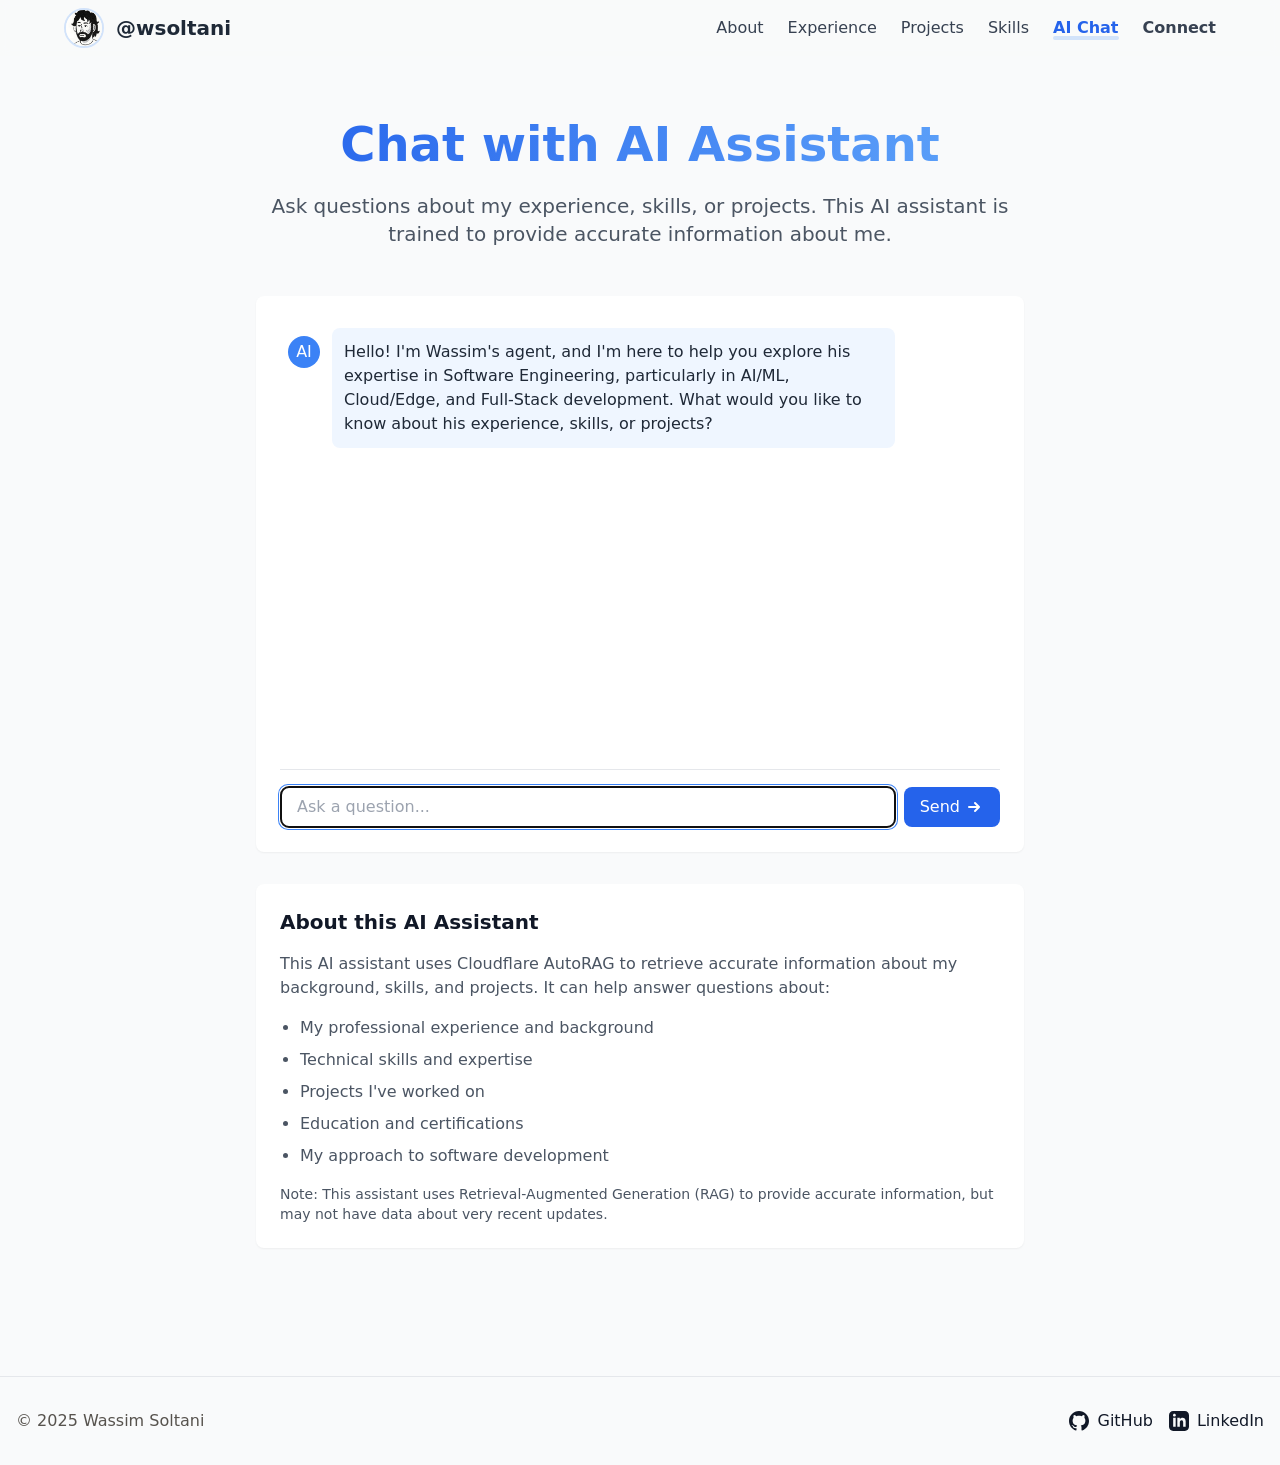
==== commit c14b3629: "Update portfolio" ====
--- a/ai-chat/index.html
+++ b/ai-chat/index.html
@@ -1,4 +1,4 @@
-<!DOCTYPE html><html lang="en"> <head><meta charset="UTF-8"><meta name="viewport" content="width=device-width"><link rel="icon" type="image/png" href="/favicon-96x96.png" sizes="96x96"><link rel="icon" type="image/svg+xml" href="/favicon.svg"><link rel="shortcut icon" href="/favicon.ico"><link rel="apple-touch-icon" sizes="180x180" href="/apple-touch-icon.png"><link rel="manifest" href="/site.webmanifest"><meta name="generator" content="Astro v5.7.10"><title>AI Chat | Wassim Soltani</title><title>AI Chat | Wassim Soltani</title><link rel="canonical" href="https://wsoltani.github.io/ai-chat/"><meta name="description" content="Portfolio website for Wassim Soltani, a Full-Stack Software Engineer with over 5 years of experience, specializing in AI/ML Integration and Cloud &#38; Edge Computing."><meta name="robots" content="index, follow"><meta property="og:title" content="AI Chat | Wassim Soltani"><meta property="og:type" content="website"><meta property="og:image" content="https://wsoltani.github.io/web-app-manifest-512x512.png"><meta property="og:url" content="https://wsoltani.github.io/ai-chat/"><meta name="twitter:card" content="summary"><link rel="stylesheet" href="/assets/ai-chat.bHcGhqTS.css"></head> <body class="bg-gray-50 text-gray-900 dark:bg-gray-900 dark:text-gray-100"> <header class="sticky top-0 z-50 bg-gray-50/80 dark:bg-gray-900/80 backdrop-blur-sm transition-all duration-200" id="header"> <div class="container mx-auto px-8 sm:px-16 py-2"> <nav class="flex items-center gap-8"> <a href="/" class="flex items-center gap-3 group"> <img src="/avatar.png" alt="Profile Avatar" loading="eager" width="40" height="40" decoding="async" class="w-10 h-10 rounded-full object-cover border-2 border-blue-500/20 group-hover:border-blue-500/40 transition-colors"> <span class="font-semibold text-xl text-gray-800 dark:text-gray-200 group-hover:text-blue-600 dark:group-hover:text-blue-400 transition-colors">@wsoltani</span> </a> <!-- Desktop Navigation --> <div class="hidden md:flex items-center gap-6 flex-1 justify-end"> <a href="/" class="transition-colors relative inline-block font-medium text-gray-700 dark:text-gray-300 hover:text-blue-600 dark:hover:text-blue-400"> About  </a><a href="/experience" class="transition-colors relative inline-block font-medium text-gray-700 dark:text-gray-300 hover:text-blue-600 dark:hover:text-blue-400"> Experience  </a><a href="/projects" class="transition-colors relative inline-block font-medium text-gray-700 dark:text-gray-300 hover:text-blue-600 dark:hover:text-blue-400"> Projects  </a><a href="/skills" class="transition-colors relative inline-block font-medium text-gray-700 dark:text-gray-300 hover:text-blue-600 dark:hover:text-blue-400"> Skills  </a><a href="/ai-chat" class="transition-colors relative inline-block font-medium text-blue-600 dark:text-blue-400 pointer-events-none" aria-current="page"> AI Chat <span class="absolute bottom-0 left-0 w-full h-1 bg-blue-500/20 rounded-full"></span> </a><a href="/connect" class="transition-colors relative inline-block font-semibold text-gray-700 dark:text-gray-300 hover:text-blue-600 dark:hover:text-blue-400"> Connect  </a> </div> <!-- Mobile menu button --> <button id="mobile-menu-button" class="md:hidden ml-auto text-gray-600 dark:text-gray-400 hover:text-gray-900 dark:hover:text-white p-2"> <svg xmlns="http://www.w3.org/2000/svg" class="h-6 w-6" fill="none" viewBox="0 0 24 24" stroke="currentColor"> <path stroke-linecap="round" stroke-linejoin="round" stroke-width="2" d="M4 6h16M4 12h16M4 18h16"></path> </svg> </button> </nav> <!-- Mobile Navigation --> <div id="mobile-menu" class="hidden md:hidden mt-3"> <div class="flex flex-col gap-4 py-2"> <a href="/" class="text-lg transition-colors py-3 px-2 rounded-md font-medium text-gray-700 dark:text-gray-300 hover:text-blue-600 dark:hover:text-blue-400 active:bg-gray-100 dark:active:bg-gray-800"> About </a><a href="/experience" class="text-lg transition-colors py-3 px-2 rounded-md font-medium text-gray-700 dark:text-gray-300 hover:text-blue-600 dark:hover:text-blue-400 active:bg-gray-100 dark:active:bg-gray-800"> Experience </a><a href="/projects" class="text-lg transition-colors py-3 px-2 rounded-md font-medium text-gray-700 dark:text-gray-300 hover:text-blue-600 dark:hover:text-blue-400 active:bg-gray-100 dark:active:bg-gray-800"> Projects </a><a href="/skills" class="text-lg transition-colors py-3 px-2 rounded-md font-medium text-gray-700 dark:text-gray-300 hover:text-blue-600 dark:hover:text-blue-400 active:bg-gray-100 dark:active:bg-gray-800"> Skills </a><a href="#" class="text-lg transition-colors py-3 px-2 rounded-md font-medium text-blue-600 dark:text-blue-400 bg-blue-50 dark:bg-blue-900/20 pointer-events-none" aria-current="page"> AI Chat </a><a href="/connect" class="text-lg transition-colors py-3 px-2 rounded-md font-semibold text-gray-700 dark:text-gray-300 hover:text-blue-600 dark:hover:text-blue-400 active:bg-gray-100 dark:active:bg-gray-800"> Connect </a> </div> </div> </div> </header> <main>  <section class="container mx-auto px-4 py-16"> <div class="max-w-3xl mx-auto"> <h1 class="text-4xl md:text-5xl font-bold bg-clip-text text-transparent bg-gradient-to-r from-blue-600 to-blue-400 mb-6 text-center">
+<!DOCTYPE html><html lang="en"> <head><meta charset="UTF-8"><meta name="viewport" content="width=device-width"><link rel="icon" type="image/png" href="/favicon-96x96.png" sizes="96x96"><link rel="icon" type="image/svg+xml" href="/favicon.svg"><link rel="shortcut icon" href="/favicon.ico"><link rel="apple-touch-icon" sizes="180x180" href="/apple-touch-icon.png"><link rel="manifest" href="/site.webmanifest"><meta name="generator" content="Astro v5.7.10"><title>AI Chat | Wassim Soltani</title><title>AI Chat | Wassim Soltani</title><link rel="canonical" href="https://wsoltani.github.io/ai-chat/"><meta name="description" content="Portfolio website for Wassim Soltani, a Full-Stack Software Engineer with over 5 years of experience, specializing in AI/ML Integration and Cloud &#38; Edge Computing."><meta name="robots" content="index, follow"><meta property="og:title" content="AI Chat | Wassim Soltani"><meta property="og:type" content="website"><meta property="og:image" content="https://wsoltani.github.io/web-app-manifest-512x512.png"><meta property="og:url" content="https://wsoltani.github.io/ai-chat/"><meta name="twitter:card" content="summary"><link rel="stylesheet" href="/assets/ai-chat.D268AmtI.css"></head> <body class="bg-gray-50 text-gray-900 dark:bg-gray-900 dark:text-gray-100"> <header class="sticky top-0 z-50 bg-gray-50/80 dark:bg-gray-900/80 backdrop-blur-sm transition-all duration-200" id="header"> <div class="container mx-auto px-8 sm:px-16 py-2"> <nav class="flex items-center gap-8"> <a href="/" class="flex items-center gap-3 group"> <img src="/avatar.png" alt="Profile Avatar" loading="eager" width="40" height="40" decoding="async" class="w-10 h-10 rounded-full object-cover border-2 border-blue-500/20 group-hover:border-blue-500/40 transition-colors"> <span class="font-semibold text-xl text-gray-800 dark:text-gray-200 group-hover:text-blue-600 dark:group-hover:text-blue-400 transition-colors">@wsoltani</span> </a> <!-- Desktop Navigation --> <div class="hidden md:flex items-center gap-6 flex-1 justify-end"> <a href="/" class="transition-colors relative inline-block font-medium text-gray-700 dark:text-gray-300 hover:text-blue-600 dark:hover:text-blue-400"> About  </a><a href="/experience" class="transition-colors relative inline-block font-medium text-gray-700 dark:text-gray-300 hover:text-blue-600 dark:hover:text-blue-400"> Experience  </a><a href="/projects" class="transition-colors relative inline-block font-medium text-gray-700 dark:text-gray-300 hover:text-blue-600 dark:hover:text-blue-400"> Projects  </a><a href="/skills" class="transition-colors relative inline-block font-medium text-gray-700 dark:text-gray-300 hover:text-blue-600 dark:hover:text-blue-400"> Skills  </a><a href="/ai-chat" class="transition-colors relative inline-block font-semibold text-blue-600 dark:text-blue-400 pointer-events-none" aria-current="page"> AI Chat <span class="absolute bottom-0 left-0 w-full h-1 bg-blue-500/20 rounded-full"></span> </a><a href="/connect" class="transition-colors relative inline-block font-semibold text-gray-700 dark:text-gray-300 hover:text-blue-600 dark:hover:text-blue-400"> Connect  </a> </div> <!-- Mobile menu button --> <button id="mobile-menu-button" class="md:hidden ml-auto text-gray-600 dark:text-gray-400 hover:text-gray-900 dark:hover:text-white p-2"> <svg xmlns="http://www.w3.org/2000/svg" class="h-6 w-6" fill="none" viewBox="0 0 24 24" stroke="currentColor"> <path stroke-linecap="round" stroke-linejoin="round" stroke-width="2" d="M4 6h16M4 12h16M4 18h16"></path> </svg> </button> </nav> <!-- Mobile Navigation --> <div id="mobile-menu" class="hidden md:hidden mt-3"> <div class="flex flex-col gap-4 py-2"> <a href="/" class="text-lg transition-colors py-3 px-2 rounded-md font-medium text-gray-700 dark:text-gray-300 hover:text-blue-600 dark:hover:text-blue-400 active:bg-gray-100 dark:active:bg-gray-800"> About </a><a href="/experience" class="text-lg transition-colors py-3 px-2 rounded-md font-medium text-gray-700 dark:text-gray-300 hover:text-blue-600 dark:hover:text-blue-400 active:bg-gray-100 dark:active:bg-gray-800"> Experience </a><a href="/projects" class="text-lg transition-colors py-3 px-2 rounded-md font-medium text-gray-700 dark:text-gray-300 hover:text-blue-600 dark:hover:text-blue-400 active:bg-gray-100 dark:active:bg-gray-800"> Projects </a><a href="/skills" class="text-lg transition-colors py-3 px-2 rounded-md font-medium text-gray-700 dark:text-gray-300 hover:text-blue-600 dark:hover:text-blue-400 active:bg-gray-100 dark:active:bg-gray-800"> Skills </a><a href="#" class="text-lg transition-colors py-3 px-2 rounded-md font-semibold text-blue-600 dark:text-blue-400 bg-blue-50 dark:bg-blue-900/20 pointer-events-none" aria-current="page"> AI Chat </a><a href="/connect" class="text-lg transition-colors py-3 px-2 rounded-md font-semibold text-gray-700 dark:text-gray-300 hover:text-blue-600 dark:hover:text-blue-400 active:bg-gray-100 dark:active:bg-gray-800"> Connect </a> </div> </div> </div> </header> <main>  <section class="container mx-auto px-4 py-16"> <div class="max-w-3xl mx-auto"> <h1 class="text-4xl md:text-5xl font-bold bg-clip-text text-transparent bg-gradient-to-r from-blue-600 to-blue-400 mb-6 text-center">
 Chat with AI Assistant
 </h1> <p class="text-xl text-gray-600 dark:text-gray-400 mb-12 text-center">
 Ask questions about my experience, skills, or projects. This AI assistant is trained to provide accurate information about me.
@@ -6,7 +6,7 @@
 AI
 </div> </div> <div class="bg-blue-50 dark:bg-blue-900/20 p-3 rounded-lg max-w-[80%]"> <p class="text-gray-800 dark:text-gray-200">
 Hello! I'm Wassim's agent, and I'm here to help you explore his expertise in Software Engineering, particularly in AI/ML, Cloud/Edge, and Full-Stack development. What would you like to know about his experience, skills, or projects?
-</p> </div> </div> </div> <div class="flex items-center border-t border-gray-200 dark:border-gray-700 pt-4"> <input type="text" id="user-input" placeholder="Ask a question..." class="flex-1 px-4 py-2 rounded-lg border border-gray-300 dark:border-gray-700 bg-white dark:bg-gray-900 focus:ring-2 focus:ring-blue-500 focus:border-transparent"> <button id="send-button" class="ml-2 bg-blue-600 text-white px-4 py-2 rounded-lg hover:bg-blue-700 transition-colors flex items-center"> <span>Send</span> <svg xmlns="http://www.w3.org/2000/svg" class="h-5 w-5 ml-1" viewBox="0 0 20 20" fill="currentColor"> <path fill-rule="evenodd" d="M10.293 5.293a1 1 0 011.414 0l4 4a1 1 0 010 1.414l-4 4a1 1 0 01-1.414-1.414L12.586 11H5a1 1 0 110-2h7.586l-2.293-2.293a1 1 0 010-1.414z" clip-rule="evenodd"></path> </svg> </button> </div> </div> <div class="bg-white dark:bg-gray-800 rounded-lg shadow-sm p-6"> <h2 class="text-xl font-semibold mb-4">About this AI Assistant</h2> <p class="text-gray-600 dark:text-gray-400 mb-4">
+</p> </div> </div> </div> <div class="flex flex-col sm:flex-row items-center gap-2 sm:gap-0 border-t border-gray-200 dark:border-gray-700 pt-4"> <input type="text" id="user-input" placeholder="Ask a question..." class="w-full px-4 py-2 rounded-lg border border-gray-300 dark:border-gray-700 bg-white dark:bg-gray-900 focus:ring-2 focus:ring-blue-500 focus:border-transparent"> <button id="send-button" class="w-full sm:w-auto sm:ml-2 mt-2 sm:mt-0 bg-blue-600 text-white px-4 py-2 rounded-lg hover:bg-blue-700 transition-colors flex items-center justify-center"> <span>Send</span> <svg xmlns="http://www.w3.org/2000/svg" class="h-5 w-5 ml-1" viewBox="0 0 20 20" fill="currentColor"> <path fill-rule="evenodd" d="M10.293 5.293a1 1 0 011.414 0l4 4a1 1 0 010 1.414l-4 4a1 1 0 01-1.414-1.414L12.586 11H5a1 1 0 110-2h7.586l-2.293-2.293a1 1 0 010-1.414z" clip-rule="evenodd"></path> </svg> </button> </div> </div> <div class="bg-white dark:bg-gray-800 rounded-lg shadow-sm p-6"> <h2 class="text-xl font-semibold mb-4">About this AI Assistant</h2> <p class="text-gray-600 dark:text-gray-400 mb-4">
 This AI assistant uses Cloudflare AutoRAG to retrieve accurate information about my background, skills, and projects. It can help answer questions about:
 </p> <ul class="list-disc pl-5 text-gray-600 dark:text-gray-400 space-y-2 mb-4"> <li>My professional experience and background</li> <li>Technical skills and expertise</li> <li>Projects I've worked on</li> <li>Education and certifications</li> <li>My approach to software development</li> </ul> <p class="text-gray-600 dark:text-gray-400 text-sm">
 Note: This assistant uses Retrieval-Augmented Generation (RAG) to provide accurate information, but may not have data about very recent updates.
--- a/assets/ai-chat.D268AmtI.css
+++ b/assets/ai-chat.D268AmtI.css
@@ -0,0 +1 @@
+*,:before,:after{--tw-border-spacing-x: 0;--tw-border-spacing-y: 0;--tw-translate-x: 0;--tw-translate-y: 0;--tw-rotate: 0;--tw-skew-x: 0;--tw-skew-y: 0;--tw-scale-x: 1;--tw-scale-y: 1;--tw-pan-x: ;--tw-pan-y: ;--tw-pinch-zoom: ;--tw-scroll-snap-strictness: proximity;--tw-gradient-from-position: ;--tw-gradient-via-position: ;--tw-gradient-to-position: ;--tw-ordinal: ;--tw-slashed-zero: ;--tw-numeric-figure: ;--tw-numeric-spacing: ;--tw-numeric-fraction: ;--tw-ring-inset: ;--tw-ring-offset-width: 0px;--tw-ring-offset-color: #fff;--tw-ring-color: rgb(59 130 246 / .5);--tw-ring-offset-shadow: 0 0 #0000;--tw-ring-shadow: 0 0 #0000;--tw-shadow: 0 0 #0000;--tw-shadow-colored: 0 0 #0000;--tw-blur: ;--tw-brightness: ;--tw-contrast: ;--tw-grayscale: ;--tw-hue-rotate: ;--tw-invert: ;--tw-saturate: ;--tw-sepia: ;--tw-drop-shadow: ;--tw-backdrop-blur: ;--tw-backdrop-brightness: ;--tw-backdrop-contrast: ;--tw-backdrop-grayscale: ;--tw-backdrop-hue-rotate: ;--tw-backdrop-invert: ;--tw-backdrop-opacity: ;--tw-backdrop-saturate: ;--tw-backdrop-sepia: ;--tw-contain-size: ;--tw-contain-layout: ;--tw-contain-paint: ;--tw-contain-style: }::backdrop{--tw-border-spacing-x: 0;--tw-border-spacing-y: 0;--tw-translate-x: 0;--tw-translate-y: 0;--tw-rotate: 0;--tw-skew-x: 0;--tw-skew-y: 0;--tw-scale-x: 1;--tw-scale-y: 1;--tw-pan-x: ;--tw-pan-y: ;--tw-pinch-zoom: ;--tw-scroll-snap-strictness: proximity;--tw-gradient-from-position: ;--tw-gradient-via-position: ;--tw-gradient-to-position: ;--tw-ordinal: ;--tw-slashed-zero: ;--tw-numeric-figure: ;--tw-numeric-spacing: ;--tw-numeric-fraction: ;--tw-ring-inset: ;--tw-ring-offset-width: 0px;--tw-ring-offset-color: #fff;--tw-ring-color: rgb(59 130 246 / .5);--tw-ring-offset-shadow: 0 0 #0000;--tw-ring-shadow: 0 0 #0000;--tw-shadow: 0 0 #0000;--tw-shadow-colored: 0 0 #0000;--tw-blur: ;--tw-brightness: ;--tw-contrast: ;--tw-grayscale: ;--tw-hue-rotate: ;--tw-invert: ;--tw-saturate: ;--tw-sepia: ;--tw-drop-shadow: ;--tw-backdrop-blur: ;--tw-backdrop-brightness: ;--tw-backdrop-contrast: ;--tw-backdrop-grayscale: ;--tw-backdrop-hue-rotate: ;--tw-backdrop-invert: ;--tw-backdrop-opacity: ;--tw-backdrop-saturate: ;--tw-backdrop-sepia: ;--tw-contain-size: ;--tw-contain-layout: ;--tw-contain-paint: ;--tw-contain-style: }*,:before,:after{box-sizing:border-box;border-width:0;border-style:solid;border-color:#e5e7eb}:before,:after{--tw-content: ""}html,:host{line-height:1.5;-webkit-text-size-adjust:100%;-moz-tab-size:4;-o-tab-size:4;tab-size:4;font-family:ui-sans-serif,system-ui,sans-serif,"Apple Color Emoji","Segoe UI Emoji",Segoe UI Symbol,"Noto Color Emoji";font-feature-settings:normal;font-variation-settings:normal;-webkit-tap-highlight-color:transparent}body{margin:0;line-height:inherit}hr{height:0;color:inherit;border-top-width:1px}abbr:where([title]){-webkit-text-decoration:underline dotted;text-decoration:underline dotted}h1,h2,h3,h4,h5,h6{font-size:inherit;font-weight:inherit}a{color:inherit;text-decoration:inherit}b,strong{font-weight:bolder}code,kbd,samp,pre{font-family:ui-monospace,SFMono-Regular,Menlo,Monaco,Consolas,Liberation Mono,Courier New,monospace;font-feature-settings:normal;font-variation-settings:normal;font-size:1em}small{font-size:80%}sub,sup{font-size:75%;line-height:0;position:relative;vertical-align:baseline}sub{bottom:-.25em}sup{top:-.5em}table{text-indent:0;border-color:inherit;border-collapse:collapse}button,input,optgroup,select,textarea{font-family:inherit;font-feature-settings:inherit;font-variation-settings:inherit;font-size:100%;font-weight:inherit;line-height:inherit;letter-spacing:inherit;color:inherit;margin:0;padding:0}button,select{text-transform:none}button,input:where([type=button]),input:where([type=reset]),input:where([type=submit]){-webkit-appearance:button;background-color:transparent;background-image:none}:-moz-focusring{outline:auto}:-moz-ui-invalid{box-shadow:none}progress{vertical-align:baseline}::-webkit-inner-spin-button,::-webkit-outer-spin-button{height:auto}[type=search]{-webkit-appearance:textfield;outline-offset:-2px}::-webkit-search-decoration{-webkit-appearance:none}::-webkit-file-upload-button{-webkit-appearance:button;font:inherit}summary{display:list-item}blockquote,dl,dd,h1,h2,h3,h4,h5,h6,hr,figure,p,pre{margin:0}fieldset{margin:0;padding:0}legend{padding:0}ol,ul,menu{list-style:none;margin:0;padding:0}dialog{padding:0}textarea{resize:vertical}input::-moz-placeholder,textarea::-moz-placeholder{opacity:1;color:#9ca3af}input::placeholder,textarea::placeholder{opacity:1;color:#9ca3af}button,[role=button]{cursor:pointer}:disabled{cursor:default}img,svg,video,canvas,audio,iframe,embed,object{display:block;vertical-align:middle}img,video{max-width:100%;height:auto}[hidden]:where(:not([hidden=until-found])){display:none}*{scrollbar-color:initial;scrollbar-width:initial}.container{width:100%}@media (min-width: 640px){.container{max-width:640px}}@media (min-width: 768px){.container{max-width:768px}}@media (min-width: 1024px){.container{max-width:1024px}}@media (min-width: 1280px){.container{max-width:1280px}}@media (min-width: 1536px){.container{max-width:1536px}}.pointer-events-none{pointer-events:none}.absolute{position:absolute}.relative{position:relative}.sticky{position:sticky}.bottom-0{bottom:0}.left-0{left:0}.right-4{right:1rem}.top-0{top:0}.top-1\/2{top:50%}.z-50{z-index:50}.mx-auto{margin-left:auto;margin-right:auto}.my-8{margin-top:2rem;margin-bottom:2rem}.mb-10{margin-bottom:2.5rem}.mb-12{margin-bottom:3rem}.mb-16{margin-bottom:4rem}.mb-2{margin-bottom:.5rem}.mb-4{margin-bottom:1rem}.mb-6{margin-bottom:1.5rem}.mb-8{margin-bottom:2rem}.ml-1{margin-left:.25rem}.ml-3{margin-left:.75rem}.ml-auto{margin-left:auto}.mr-2{margin-right:.5rem}.mr-3{margin-right:.75rem}.mt-0\.5{margin-top:.125rem}.mt-16{margin-top:4rem}.mt-2{margin-top:.5rem}.mt-3{margin-top:.75rem}.mt-4{margin-top:1rem}.mt-6{margin-top:1.5rem}.mt-8{margin-top:2rem}.block{display:block}.inline-block{display:inline-block}.flex{display:flex}.inline-flex{display:inline-flex}.grid{display:grid}.hidden{display:none}.h-1{height:.25rem}.h-10{height:2.5rem}.h-2{height:.5rem}.h-4{height:1rem}.h-5{height:1.25rem}.h-6{height:1.5rem}.h-8{height:2rem}.h-\[425px\]{height:425px}.w-10{width:2.5rem}.w-2{width:.5rem}.w-4{width:1rem}.w-5{width:1.25rem}.w-6{width:1.5rem}.w-8{width:2rem}.w-full{width:100%}.max-w-2xl{max-width:42rem}.max-w-3xl{max-width:48rem}.max-w-4xl{max-width:56rem}.max-w-5xl{max-width:64rem}.max-w-\[80\%\]{max-width:80%}.max-w-none{max-width:none}.max-w-sm{max-width:24rem}.max-w-xl{max-width:36rem}.flex-1{flex:1 1 0%}.flex-shrink-0{flex-shrink:0}.-translate-y-1\/2{--tw-translate-y: -50%;transform:translate(var(--tw-translate-x),var(--tw-translate-y)) rotate(var(--tw-rotate)) skew(var(--tw-skew-x)) skewY(var(--tw-skew-y)) scaleX(var(--tw-scale-x)) scaleY(var(--tw-scale-y))}.transform{transform:translate(var(--tw-translate-x),var(--tw-translate-y)) rotate(var(--tw-rotate)) skew(var(--tw-skew-x)) skewY(var(--tw-skew-y)) scaleX(var(--tw-scale-x)) scaleY(var(--tw-scale-y))}@keyframes bounce{0%,to{transform:translateY(-25%);animation-timing-function:cubic-bezier(.8,0,1,1)}50%{transform:none;animation-timing-function:cubic-bezier(0,0,.2,1)}}.animate-bounce{animation:bounce 1s infinite}@keyframes spin{to{transform:rotate(360deg)}}.animate-spin{animation:spin 1s linear infinite}.cursor-not-allowed{cursor:not-allowed}.list-inside{list-style-position:inside}.list-disc{list-style-type:disc}.flex-row-reverse{flex-direction:row-reverse}.flex-col{flex-direction:column}.flex-wrap{flex-wrap:wrap}.items-start{align-items:flex-start}.items-center{align-items:center}.justify-end{justify-content:flex-end}.justify-center{justify-content:center}.justify-between{justify-content:space-between}.gap-1{gap:.25rem}.gap-2{gap:.5rem}.gap-3{gap:.75rem}.gap-4{gap:1rem}.gap-6{gap:1.5rem}.gap-8{gap:2rem}.space-y-2>:not([hidden])~:not([hidden]){--tw-space-y-reverse: 0;margin-top:calc(.5rem * calc(1 - var(--tw-space-y-reverse)));margin-bottom:calc(.5rem * var(--tw-space-y-reverse))}.space-y-4>:not([hidden])~:not([hidden]){--tw-space-y-reverse: 0;margin-top:calc(1rem * calc(1 - var(--tw-space-y-reverse)));margin-bottom:calc(1rem * var(--tw-space-y-reverse))}.space-y-6>:not([hidden])~:not([hidden]){--tw-space-y-reverse: 0;margin-top:calc(1.5rem * calc(1 - var(--tw-space-y-reverse)));margin-bottom:calc(1.5rem * var(--tw-space-y-reverse))}.space-y-8>:not([hidden])~:not([hidden]){--tw-space-y-reverse: 0;margin-top:calc(2rem * calc(1 - var(--tw-space-y-reverse)));margin-bottom:calc(2rem * var(--tw-space-y-reverse))}.overflow-y-auto{overflow-y:auto}.whitespace-pre-wrap{white-space:pre-wrap}.rounded-full{border-radius:9999px}.rounded-lg{border-radius:.5rem}.rounded-md{border-radius:.375rem}.rounded-b-md{border-bottom-right-radius:.375rem;border-bottom-left-radius:.375rem}.rounded-t-md{border-top-left-radius:.375rem;border-top-right-radius:.375rem}.border{border-width:1px}.border-2{border-width:2px}.border-l-4{border-left-width:4px}.border-t{border-top-width:1px}.border-blue-500\/20{border-color:#3b82f633}.border-blue-600{--tw-border-opacity: 1;border-color:rgb(37 99 235 / var(--tw-border-opacity, 1))}.border-gray-200{--tw-border-opacity: 1;border-color:rgb(229 231 235 / var(--tw-border-opacity, 1))}.border-gray-300{--tw-border-opacity: 1;border-color:rgb(209 213 219 / var(--tw-border-opacity, 1))}.bg-blue-50{--tw-bg-opacity: 1;background-color:rgb(239 246 255 / var(--tw-bg-opacity, 1))}.bg-blue-500{--tw-bg-opacity: 1;background-color:rgb(59 130 246 / var(--tw-bg-opacity, 1))}.bg-blue-500\/20{background-color:#3b82f633}.bg-blue-500\/5{background-color:#3b82f60d}.bg-blue-600{--tw-bg-opacity: 1;background-color:rgb(37 99 235 / var(--tw-bg-opacity, 1))}.bg-gray-100{--tw-bg-opacity: 1;background-color:rgb(243 244 246 / var(--tw-bg-opacity, 1))}.bg-gray-50{--tw-bg-opacity: 1;background-color:rgb(249 250 251 / var(--tw-bg-opacity, 1))}.bg-gray-50\/80{background-color:#f9fafbcc}.bg-gray-500{--tw-bg-opacity: 1;background-color:rgb(107 114 128 / var(--tw-bg-opacity, 1))}.bg-green-100{--tw-bg-opacity: 1;background-color:rgb(220 252 231 / var(--tw-bg-opacity, 1))}.bg-green-500{--tw-bg-opacity: 1;background-color:rgb(34 197 94 / var(--tw-bg-opacity, 1))}.bg-red-100{--tw-bg-opacity: 1;background-color:rgb(254 226 226 / var(--tw-bg-opacity, 1))}.bg-white{--tw-bg-opacity: 1;background-color:rgb(255 255 255 / var(--tw-bg-opacity, 1))}.bg-gradient-to-r{background-image:linear-gradient(to right,var(--tw-gradient-stops))}.from-blue-600{--tw-gradient-from: #2563eb var(--tw-gradient-from-position);--tw-gradient-to: rgb(37 99 235 / 0) var(--tw-gradient-to-position);--tw-gradient-stops: var(--tw-gradient-from), var(--tw-gradient-to)}.from-purple-600{--tw-gradient-from: #9333ea var(--tw-gradient-from-position);--tw-gradient-to: rgb(147 51 234 / 0) var(--tw-gradient-to-position);--tw-gradient-stops: var(--tw-gradient-from), var(--tw-gradient-to)}.from-purple-600\/10{--tw-gradient-from: rgb(147 51 234 / .1) var(--tw-gradient-from-position);--tw-gradient-to: rgb(147 51 234 / 0) var(--tw-gradient-to-position);--tw-gradient-stops: var(--tw-gradient-from), var(--tw-gradient-to)}.to-blue-400{--tw-gradient-to: #60a5fa var(--tw-gradient-to-position)}.to-blue-500{--tw-gradient-to: #3b82f6 var(--tw-gradient-to-position)}.to-blue-500\/10{--tw-gradient-to: rgb(59 130 246 / .1) var(--tw-gradient-to-position)}.bg-clip-text{-webkit-background-clip:text;background-clip:text}.object-cover{-o-object-fit:cover;object-fit:cover}.p-2{padding:.5rem}.p-3{padding:.75rem}.p-4{padding:1rem}.p-6{padding:1.5rem}.p-8{padding:2rem}.px-2{padding-left:.5rem;padding-right:.5rem}.px-4{padding-left:1rem;padding-right:1rem}.px-6{padding-left:1.5rem;padding-right:1.5rem}.px-8{padding-left:2rem;padding-right:2rem}.py-16{padding-top:4rem;padding-bottom:4rem}.py-2{padding-top:.5rem;padding-bottom:.5rem}.py-3{padding-top:.75rem;padding-bottom:.75rem}.py-4{padding-top:1rem;padding-bottom:1rem}.py-8{padding-top:2rem;padding-bottom:2rem}.pl-5{padding-left:1.25rem}.pl-6{padding-left:1.5rem}.pt-4{padding-top:1rem}.text-center{text-align:center}.text-start{text-align:start}.text-2xl{font-size:1.5rem;line-height:2rem}.text-3xl{font-size:1.875rem;line-height:2.25rem}.text-4xl{font-size:2.25rem;line-height:2.5rem}.text-5xl{font-size:3rem;line-height:1}.text-lg{font-size:1.125rem;line-height:1.75rem}.text-sm{font-size:.875rem;line-height:1.25rem}.text-xl{font-size:1.25rem;line-height:1.75rem}.font-bold{font-weight:700}.font-medium{font-weight:500}.font-normal{font-weight:400}.font-semibold{font-weight:600}.text-blue-600{--tw-text-opacity: 1;color:rgb(37 99 235 / var(--tw-text-opacity, 1))}.text-blue-700{--tw-text-opacity: 1;color:rgb(29 78 216 / var(--tw-text-opacity, 1))}.text-gray-400{--tw-text-opacity: 1;color:rgb(156 163 175 / var(--tw-text-opacity, 1))}.text-gray-600{--tw-text-opacity: 1;color:rgb(75 85 99 / var(--tw-text-opacity, 1))}.text-gray-700{--tw-text-opacity: 1;color:rgb(55 65 81 / var(--tw-text-opacity, 1))}.text-gray-800{--tw-text-opacity: 1;color:rgb(31 41 55 / var(--tw-text-opacity, 1))}.text-gray-900{--tw-text-opacity: 1;color:rgb(17 24 39 / var(--tw-text-opacity, 1))}.text-green-800{--tw-text-opacity: 1;color:rgb(22 101 52 / var(--tw-text-opacity, 1))}.text-red-800{--tw-text-opacity: 1;color:rgb(153 27 27 / var(--tw-text-opacity, 1))}.text-stone-600{--tw-text-opacity: 1;color:rgb(87 83 78 / var(--tw-text-opacity, 1))}.text-transparent{color:transparent}.text-white{--tw-text-opacity: 1;color:rgb(255 255 255 / var(--tw-text-opacity, 1))}.opacity-25{opacity:.25}.opacity-50{opacity:.5}.opacity-75{opacity:.75}.shadow{--tw-shadow: 0 1px 3px 0 rgb(0 0 0 / .1), 0 1px 2px -1px rgb(0 0 0 / .1);--tw-shadow-colored: 0 1px 3px 0 var(--tw-shadow-color), 0 1px 2px -1px var(--tw-shadow-color);box-shadow:var(--tw-ring-offset-shadow, 0 0 #0000),var(--tw-ring-shadow, 0 0 #0000),var(--tw-shadow)}.shadow-md{--tw-shadow: 0 4px 6px -1px rgb(0 0 0 / .1), 0 2px 4px -2px rgb(0 0 0 / .1);--tw-shadow-colored: 0 4px 6px -1px var(--tw-shadow-color), 0 2px 4px -2px var(--tw-shadow-color);box-shadow:var(--tw-ring-offset-shadow, 0 0 #0000),var(--tw-ring-shadow, 0 0 #0000),var(--tw-shadow)}.shadow-sm{--tw-shadow: 0 1px 2px 0 rgb(0 0 0 / .05);--tw-shadow-colored: 0 1px 2px 0 var(--tw-shadow-color);box-shadow:var(--tw-ring-offset-shadow, 0 0 #0000),var(--tw-ring-shadow, 0 0 #0000),var(--tw-shadow)}.backdrop-blur-sm{--tw-backdrop-blur: blur(4px);-webkit-backdrop-filter:var(--tw-backdrop-blur) var(--tw-backdrop-brightness) var(--tw-backdrop-contrast) var(--tw-backdrop-grayscale) var(--tw-backdrop-hue-rotate) var(--tw-backdrop-invert) var(--tw-backdrop-opacity) var(--tw-backdrop-saturate) var(--tw-backdrop-sepia);backdrop-filter:var(--tw-backdrop-blur) var(--tw-backdrop-brightness) var(--tw-backdrop-contrast) var(--tw-backdrop-grayscale) var(--tw-backdrop-hue-rotate) var(--tw-backdrop-invert) var(--tw-backdrop-opacity) var(--tw-backdrop-saturate) var(--tw-backdrop-sepia)}.transition{transition-property:color,background-color,border-color,text-decoration-color,fill,stroke,opacity,box-shadow,transform,filter,-webkit-backdrop-filter;transition-property:color,background-color,border-color,text-decoration-color,fill,stroke,opacity,box-shadow,transform,filter,backdrop-filter;transition-property:color,background-color,border-color,text-decoration-color,fill,stroke,opacity,box-shadow,transform,filter,backdrop-filter,-webkit-backdrop-filter;transition-timing-function:cubic-bezier(.4,0,.2,1);transition-duration:.15s}.transition-all{transition-property:all;transition-timing-function:cubic-bezier(.4,0,.2,1);transition-duration:.15s}.transition-colors{transition-property:color,background-color,border-color,text-decoration-color,fill,stroke;transition-timing-function:cubic-bezier(.4,0,.2,1);transition-duration:.15s}.transition-shadow{transition-property:box-shadow;transition-timing-function:cubic-bezier(.4,0,.2,1);transition-duration:.15s}.duration-200{transition-duration:.2s}.ease-in-out{transition-timing-function:cubic-bezier(.4,0,.2,1)}.scrollbar-thin::-webkit-scrollbar-track{background-color:var(--scrollbar-track);border-radius:var(--scrollbar-track-radius)}.scrollbar-thin::-webkit-scrollbar-thumb{background-color:var(--scrollbar-thumb);border-radius:var(--scrollbar-thumb-radius)}.scrollbar-thin::-webkit-scrollbar-corner{background-color:var(--scrollbar-corner);border-radius:var(--scrollbar-corner-radius)}.scrollbar-thin{scrollbar-width:thin;scrollbar-color:var(--scrollbar-thumb, initial) var(--scrollbar-track, initial)}.scrollbar-thin::-webkit-scrollbar{display:block;width:8px;height:8px}.scrollbar-track-transparent{--scrollbar-track: transparent}.scrollbar-thumb-gray-300{--scrollbar-thumb: #d1d5db}.hover\:bg-blue-500\/10:hover{background-color:#3b82f61a}.hover\:bg-blue-700:hover{--tw-bg-opacity: 1;background-color:rgb(29 78 216 / var(--tw-bg-opacity, 1))}.hover\:bg-gray-100:hover{--tw-bg-opacity: 1;background-color:rgb(243 244 246 / var(--tw-bg-opacity, 1))}.hover\:from-purple-700:hover{--tw-gradient-from: #7e22ce var(--tw-gradient-from-position);--tw-gradient-to: rgb(126 34 206 / 0) var(--tw-gradient-to-position);--tw-gradient-stops: var(--tw-gradient-from), var(--tw-gradient-to)}.hover\:to-blue-600:hover{--tw-gradient-to: #2563eb var(--tw-gradient-to-position)}.hover\:text-blue-600:hover{--tw-text-opacity: 1;color:rgb(37 99 235 / var(--tw-text-opacity, 1))}.hover\:text-gray-900:hover{--tw-text-opacity: 1;color:rgb(17 24 39 / var(--tw-text-opacity, 1))}.hover\:underline:hover{text-decoration-line:underline}.hover\:shadow-lg:hover{--tw-shadow: 0 10px 15px -3px rgb(0 0 0 / .1), 0 4px 6px -4px rgb(0 0 0 / .1);--tw-shadow-colored: 0 10px 15px -3px var(--tw-shadow-color), 0 4px 6px -4px var(--tw-shadow-color);box-shadow:var(--tw-ring-offset-shadow, 0 0 #0000),var(--tw-ring-shadow, 0 0 #0000),var(--tw-shadow)}.focus\:border-transparent:focus{border-color:transparent}.focus\:outline-none:focus{outline:2px solid transparent;outline-offset:2px}.focus\:ring-2:focus{--tw-ring-offset-shadow: var(--tw-ring-inset) 0 0 0 var(--tw-ring-offset-width) var(--tw-ring-offset-color);--tw-ring-shadow: var(--tw-ring-inset) 0 0 0 calc(2px + var(--tw-ring-offset-width)) var(--tw-ring-color);box-shadow:var(--tw-ring-offset-shadow),var(--tw-ring-shadow),var(--tw-shadow, 0 0 #0000)}.focus\:ring-blue-500:focus{--tw-ring-opacity: 1;--tw-ring-color: rgb(59 130 246 / var(--tw-ring-opacity, 1))}.active\:bg-gray-100:active{--tw-bg-opacity: 1;background-color:rgb(243 244 246 / var(--tw-bg-opacity, 1))}.group:hover .group-hover\:border-blue-500\/40{border-color:#3b82f666}.group:hover .group-hover\:text-blue-600{--tw-text-opacity: 1;color:rgb(37 99 235 / var(--tw-text-opacity, 1))}.dark\:border-gray-700:is(.dark *){--tw-border-opacity: 1;border-color:rgb(55 65 81 / var(--tw-border-opacity, 1))}.dark\:border-gray-800:is(.dark *){--tw-border-opacity: 1;border-color:rgb(31 41 55 / var(--tw-border-opacity, 1))}.dark\:bg-blue-900\/20:is(.dark *){background-color:#1e3a8a33}.dark\:bg-gray-400:is(.dark *){--tw-bg-opacity: 1;background-color:rgb(156 163 175 / var(--tw-bg-opacity, 1))}.dark\:bg-gray-700:is(.dark *){--tw-bg-opacity: 1;background-color:rgb(55 65 81 / var(--tw-bg-opacity, 1))}.dark\:bg-gray-800:is(.dark *){--tw-bg-opacity: 1;background-color:rgb(31 41 55 / var(--tw-bg-opacity, 1))}.dark\:bg-gray-900:is(.dark *){--tw-bg-opacity: 1;background-color:rgb(17 24 39 / var(--tw-bg-opacity, 1))}.dark\:bg-gray-900\/80:is(.dark *){background-color:#111827cc}.dark\:from-purple-900\/20:is(.dark *){--tw-gradient-from: rgb(88 28 135 / .2) var(--tw-gradient-from-position);--tw-gradient-to: rgb(88 28 135 / 0) var(--tw-gradient-to-position);--tw-gradient-stops: var(--tw-gradient-from), var(--tw-gradient-to)}.dark\:to-blue-800\/20:is(.dark *){--tw-gradient-to: rgb(30 64 175 / .2) var(--tw-gradient-to-position)}.dark\:text-blue-300:is(.dark *){--tw-text-opacity: 1;color:rgb(147 197 253 / var(--tw-text-opacity, 1))}.dark\:text-blue-400:is(.dark *){--tw-text-opacity: 1;color:rgb(96 165 250 / var(--tw-text-opacity, 1))}.dark\:text-gray-100:is(.dark *){--tw-text-opacity: 1;color:rgb(243 244 246 / var(--tw-text-opacity, 1))}.dark\:text-gray-200:is(.dark *){--tw-text-opacity: 1;color:rgb(229 231 235 / var(--tw-text-opacity, 1))}.dark\:text-gray-300:is(.dark *){--tw-text-opacity: 1;color:rgb(209 213 219 / var(--tw-text-opacity, 1))}.dark\:text-gray-400:is(.dark *){--tw-text-opacity: 1;color:rgb(156 163 175 / var(--tw-text-opacity, 1))}.dark\:shadow-gray-800\/50:is(.dark *){--tw-shadow-color: rgb(31 41 55 / .5);--tw-shadow: var(--tw-shadow-colored)}.dark\:scrollbar-thumb-gray-600:is(.dark *){--scrollbar-thumb: #4b5563}.dark\:hover\:bg-gray-800:hover:is(.dark *){--tw-bg-opacity: 1;background-color:rgb(31 41 55 / var(--tw-bg-opacity, 1))}.dark\:hover\:text-blue-400:hover:is(.dark *){--tw-text-opacity: 1;color:rgb(96 165 250 / var(--tw-text-opacity, 1))}.dark\:hover\:text-white:hover:is(.dark *){--tw-text-opacity: 1;color:rgb(255 255 255 / var(--tw-text-opacity, 1))}.dark\:active\:bg-gray-800:active:is(.dark *){--tw-bg-opacity: 1;background-color:rgb(31 41 55 / var(--tw-bg-opacity, 1))}.group:hover .dark\:group-hover\:text-blue-400:is(.dark *){--tw-text-opacity: 1;color:rgb(96 165 250 / var(--tw-text-opacity, 1))}@media (min-width: 640px){.sm\:ml-2{margin-left:.5rem}.sm\:mt-0{margin-top:0}.sm\:w-auto{width:auto}.sm\:flex-row{flex-direction:row}.sm\:gap-0{gap:0px}.sm\:px-16{padding-left:4rem;padding-right:4rem}}@media (min-width: 768px){.md\:mt-0{margin-top:0}.md\:flex{display:flex}.md\:hidden{display:none}.md\:w-1\/2{width:50%}.md\:grid-cols-2{grid-template-columns:repeat(2,minmax(0,1fr))}.md\:flex-row{flex-direction:row}.md\:items-end{align-items:flex-end}.md\:items-center{align-items:center}.md\:text-5xl{font-size:3rem;line-height:1}}:root{--astro-code-color-text: #ffffff;--astro-code-color-background: #1e1e1e;--astro-code-token-constant: #79b8ff;--astro-code-token-string: #ffa657;--astro-code-token-comment: #6a737d;--astro-code-token-keyword: #f97583;--astro-code-token-parameter: #ffa657;--astro-code-token-function: #b392f0;--astro-code-token-string-expression: #9ecbff;--astro-code-token-punctuation: #bbbbbb}
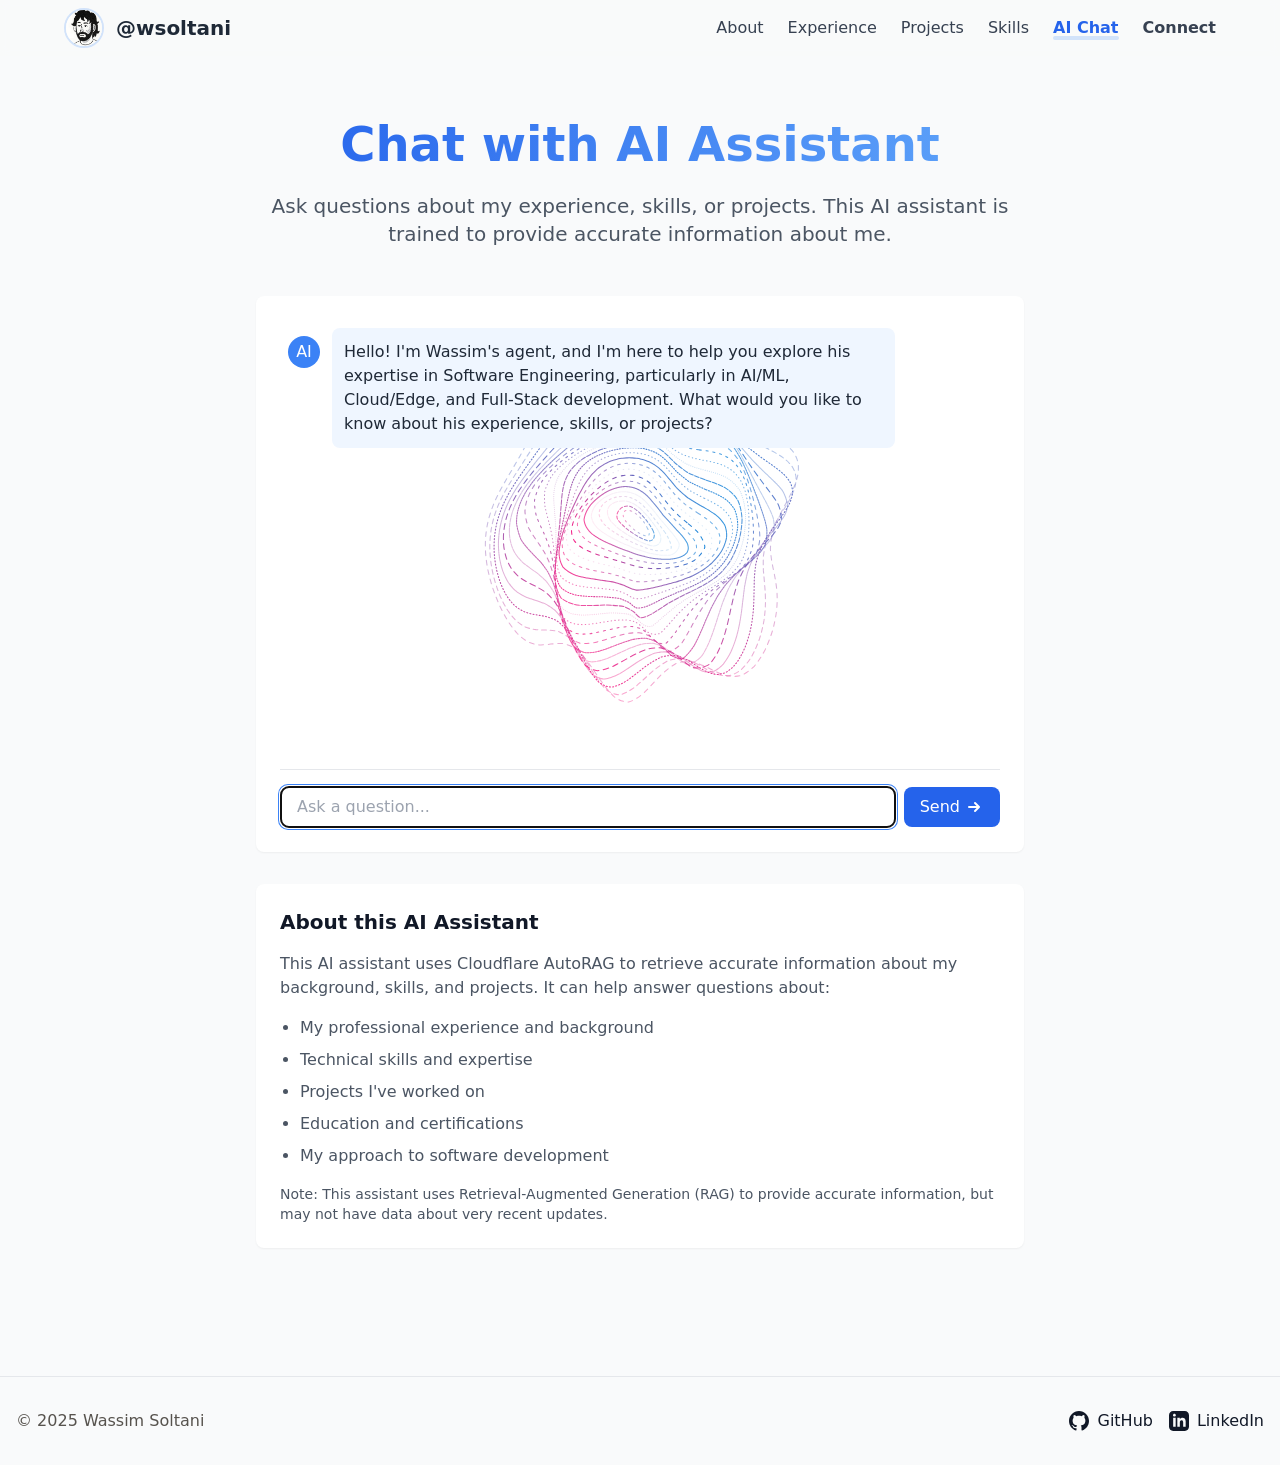
==== commit 50dbc767: "Update portfolio" ====
--- a/ai-chat/index.html
+++ b/ai-chat/index.html
@@ -1,8 +1,14 @@
-<!DOCTYPE html><html lang="en"> <head><meta charset="UTF-8"><meta name="viewport" content="width=device-width"><link rel="icon" type="image/png" href="/favicon-96x96.png" sizes="96x96"><link rel="icon" type="image/svg+xml" href="/favicon.svg"><link rel="shortcut icon" href="/favicon.ico"><link rel="apple-touch-icon" sizes="180x180" href="/apple-touch-icon.png"><link rel="manifest" href="/site.webmanifest"><meta name="generator" content="Astro v5.7.10"><title>AI Chat | Wassim Soltani</title><title>AI Chat | Wassim Soltani</title><link rel="canonical" href="https://wsoltani.github.io/ai-chat/"><meta name="description" content="Portfolio website for Wassim Soltani, a Full-Stack Software Engineer with over 5 years of experience, specializing in AI/ML Integration and Cloud &#38; Edge Computing."><meta name="robots" content="index, follow"><meta property="og:title" content="AI Chat | Wassim Soltani"><meta property="og:type" content="website"><meta property="og:image" content="https://wsoltani.github.io/web-app-manifest-512x512.png"><meta property="og:url" content="https://wsoltani.github.io/ai-chat/"><meta name="twitter:card" content="summary"><link rel="stylesheet" href="/assets/ai-chat.D268AmtI.css"></head> <body class="bg-gray-50 text-gray-900 dark:bg-gray-900 dark:text-gray-100"> <header class="sticky top-0 z-50 bg-gray-50/80 dark:bg-gray-900/80 backdrop-blur-sm transition-all duration-200" id="header"> <div class="container mx-auto px-8 sm:px-16 py-2"> <nav class="flex items-center gap-8"> <a href="/" class="flex items-center gap-3 group"> <img src="/avatar.png" alt="Profile Avatar" loading="eager" width="40" height="40" decoding="async" class="w-10 h-10 rounded-full object-cover border-2 border-blue-500/20 group-hover:border-blue-500/40 transition-colors"> <span class="font-semibold text-xl text-gray-800 dark:text-gray-200 group-hover:text-blue-600 dark:group-hover:text-blue-400 transition-colors">@wsoltani</span> </a> <!-- Desktop Navigation --> <div class="hidden md:flex items-center gap-6 flex-1 justify-end"> <a href="/" class="transition-colors relative inline-block font-medium text-gray-700 dark:text-gray-300 hover:text-blue-600 dark:hover:text-blue-400"> About  </a><a href="/experience" class="transition-colors relative inline-block font-medium text-gray-700 dark:text-gray-300 hover:text-blue-600 dark:hover:text-blue-400"> Experience  </a><a href="/projects" class="transition-colors relative inline-block font-medium text-gray-700 dark:text-gray-300 hover:text-blue-600 dark:hover:text-blue-400"> Projects  </a><a href="/skills" class="transition-colors relative inline-block font-medium text-gray-700 dark:text-gray-300 hover:text-blue-600 dark:hover:text-blue-400"> Skills  </a><a href="/ai-chat" class="transition-colors relative inline-block font-semibold text-blue-600 dark:text-blue-400 pointer-events-none" aria-current="page"> AI Chat <span class="absolute bottom-0 left-0 w-full h-1 bg-blue-500/20 rounded-full"></span> </a><a href="/connect" class="transition-colors relative inline-block font-semibold text-gray-700 dark:text-gray-300 hover:text-blue-600 dark:hover:text-blue-400"> Connect  </a> </div> <!-- Mobile menu button --> <button id="mobile-menu-button" class="md:hidden ml-auto text-gray-600 dark:text-gray-400 hover:text-gray-900 dark:hover:text-white p-2"> <svg xmlns="http://www.w3.org/2000/svg" class="h-6 w-6" fill="none" viewBox="0 0 24 24" stroke="currentColor"> <path stroke-linecap="round" stroke-linejoin="round" stroke-width="2" d="M4 6h16M4 12h16M4 18h16"></path> </svg> </button> </nav> <!-- Mobile Navigation --> <div id="mobile-menu" class="hidden md:hidden mt-3"> <div class="flex flex-col gap-4 py-2"> <a href="/" class="text-lg transition-colors py-3 px-2 rounded-md font-medium text-gray-700 dark:text-gray-300 hover:text-blue-600 dark:hover:text-blue-400 active:bg-gray-100 dark:active:bg-gray-800"> About </a><a href="/experience" class="text-lg transition-colors py-3 px-2 rounded-md font-medium text-gray-700 dark:text-gray-300 hover:text-blue-600 dark:hover:text-blue-400 active:bg-gray-100 dark:active:bg-gray-800"> Experience </a><a href="/projects" class="text-lg transition-colors py-3 px-2 rounded-md font-medium text-gray-700 dark:text-gray-300 hover:text-blue-600 dark:hover:text-blue-400 active:bg-gray-100 dark:active:bg-gray-800"> Projects </a><a href="/skills" class="text-lg transition-colors py-3 px-2 rounded-md font-medium text-gray-700 dark:text-gray-300 hover:text-blue-600 dark:hover:text-blue-400 active:bg-gray-100 dark:active:bg-gray-800"> Skills </a><a href="#" class="text-lg transition-colors py-3 px-2 rounded-md font-semibold text-blue-600 dark:text-blue-400 bg-blue-50 dark:bg-blue-900/20 pointer-events-none" aria-current="page"> AI Chat </a><a href="/connect" class="text-lg transition-colors py-3 px-2 rounded-md font-semibold text-gray-700 dark:text-gray-300 hover:text-blue-600 dark:hover:text-blue-400 active:bg-gray-100 dark:active:bg-gray-800"> Connect </a> </div> </div> </div> </header> <main>  <section class="container mx-auto px-4 py-16"> <div class="max-w-3xl mx-auto"> <h1 class="text-4xl md:text-5xl font-bold bg-clip-text text-transparent bg-gradient-to-r from-blue-600 to-blue-400 mb-6 text-center">
+<!DOCTYPE html><html lang="en"> <head><meta charset="UTF-8"><meta name="viewport" content="width=device-width"><link rel="icon" type="image/png" href="/favicon-96x96.png" sizes="96x96"><link rel="icon" type="image/svg+xml" href="/favicon.svg"><link rel="shortcut icon" href="/favicon.ico"><link rel="apple-touch-icon" sizes="180x180" href="/apple-touch-icon.png"><link rel="manifest" href="/site.webmanifest"><meta name="generator" content="Astro v5.7.10"><!-- Google tag (gtag.js) --><script async src="https://www.googletagmanager.com/gtag/js?id=G-BR3838LWBX"></script><script>
+      window.dataLayer = window.dataLayer || [];
+      function gtag(){dataLayer.push(arguments);}
+      gtag('js', new Date());
+
+      gtag('config', 'G-BR3838LWBX');
+    </script><title>AI Chat | Wassim Soltani</title><title>AI Chat | Wassim Soltani</title><link rel="canonical" href="https://wsoltani.github.io/ai-chat/"><meta name="description" content="Ask Wassim Soltani's AI assistant about his experience in software engineering, AI/ML, and cloud. He uses advanced AI tools to provide clear, technical answers about his background, projects, and skills."><meta name="robots" content="index, follow"><meta property="og:title" content="AI Chat | Wassim Soltani"><meta property="og:type" content="website"><meta property="og:image" content="https://wsoltani.github.io/web-app-manifest-512x512.png"><meta property="og:url" content="https://wsoltani.github.io/ai-chat/"><meta name="twitter:card" content="summary"><link rel="stylesheet" href="/assets/ai-chat.D4d5hqI9.css"></head> <body class="bg-gray-50 text-gray-900 dark:bg-gray-900 dark:text-gray-100"> <header class="sticky top-0 z-50 bg-gray-50/80 dark:bg-gray-900/80 backdrop-blur-sm transition-all duration-200" id="header"> <div class="container mx-auto px-8 sm:px-16 py-2"> <nav class="flex items-center gap-8"> <a href="/" class="flex items-center gap-3 group"> <img src="/avatar.png" alt="Profile Avatar" loading="eager" width="40" height="40" decoding="async" class="w-10 h-10 rounded-full object-cover border-2 border-blue-500/20 group-hover:border-blue-500/40 transition-colors"> <span class="font-semibold text-xl text-gray-800 dark:text-gray-200 group-hover:text-blue-600 dark:group-hover:text-blue-400 transition-colors">@wsoltani</span> </a> <!-- Desktop Navigation --> <div class="hidden md:flex items-center gap-6 flex-1 justify-end"> <a href="/" class="transition-colors relative inline-block font-medium text-gray-700 dark:text-gray-300 hover:text-blue-600 dark:hover:text-blue-400"> About  </a><a href="/experience" class="transition-colors relative inline-block font-medium text-gray-700 dark:text-gray-300 hover:text-blue-600 dark:hover:text-blue-400"> Experience  </a><a href="/projects" class="transition-colors relative inline-block font-medium text-gray-700 dark:text-gray-300 hover:text-blue-600 dark:hover:text-blue-400"> Projects  </a><a href="/skills" class="transition-colors relative inline-block font-medium text-gray-700 dark:text-gray-300 hover:text-blue-600 dark:hover:text-blue-400"> Skills  </a><a href="/ai-chat" class="transition-colors relative inline-block font-semibold text-blue-600 dark:text-blue-400 pointer-events-none" aria-current="page"> AI Chat <span class="absolute bottom-0 left-0 w-full h-1 bg-blue-500/20 rounded-full"></span> </a><a href="/connect" class="transition-colors relative inline-block font-semibold text-gray-700 dark:text-gray-300 hover:text-blue-600 dark:hover:text-blue-400"> Connect  </a> </div> <!-- Mobile menu button --> <button id="mobile-menu-button" class="md:hidden ml-auto text-gray-600 dark:text-gray-400 hover:text-gray-900 dark:hover:text-white p-2"> <svg xmlns="http://www.w3.org/2000/svg" class="h-6 w-6" fill="none" viewBox="0 0 24 24" stroke="currentColor"> <path stroke-linecap="round" stroke-linejoin="round" stroke-width="2" d="M4 6h16M4 12h16M4 18h16"></path> </svg> </button> </nav> <!-- Mobile Navigation --> <div id="mobile-menu" class="hidden md:hidden mt-3"> <div class="flex flex-col gap-4 py-2"> <a href="/" class="text-lg transition-colors py-3 px-2 rounded-md font-medium text-gray-700 dark:text-gray-300 hover:text-blue-600 dark:hover:text-blue-400 active:bg-gray-100 dark:active:bg-gray-800"> About </a><a href="/experience" class="text-lg transition-colors py-3 px-2 rounded-md font-medium text-gray-700 dark:text-gray-300 hover:text-blue-600 dark:hover:text-blue-400 active:bg-gray-100 dark:active:bg-gray-800"> Experience </a><a href="/projects" class="text-lg transition-colors py-3 px-2 rounded-md font-medium text-gray-700 dark:text-gray-300 hover:text-blue-600 dark:hover:text-blue-400 active:bg-gray-100 dark:active:bg-gray-800"> Projects </a><a href="/skills" class="text-lg transition-colors py-3 px-2 rounded-md font-medium text-gray-700 dark:text-gray-300 hover:text-blue-600 dark:hover:text-blue-400 active:bg-gray-100 dark:active:bg-gray-800"> Skills </a><a href="#" class="text-lg transition-colors py-3 px-2 rounded-md font-semibold text-blue-600 dark:text-blue-400 bg-blue-50 dark:bg-blue-900/20 pointer-events-none" aria-current="page"> AI Chat </a><a href="/connect" class="text-lg transition-colors py-3 px-2 rounded-md font-semibold text-gray-700 dark:text-gray-300 hover:text-blue-600 dark:hover:text-blue-400 active:bg-gray-100 dark:active:bg-gray-800"> Connect </a> </div> </div> </div> </header> <main>  <section class="container mx-auto px-4 py-16"> <div class="max-w-3xl mx-auto"> <h1 class="text-4xl md:text-5xl font-bold bg-clip-text text-transparent bg-gradient-to-r from-blue-600 to-blue-400 mb-6 text-center">
 Chat with AI Assistant
 </h1> <p class="text-xl text-gray-600 dark:text-gray-400 mb-12 text-center">
 Ask questions about my experience, skills, or projects. This AI assistant is trained to provide accurate information about me.
-</p> <div class="bg-white dark:bg-gray-800 rounded-lg shadow-sm p-6 mb-8"> <div id="chat-messages" class="space-y-4 mb-6 h-[425px] overflow-y-auto p-2 scrollbar-thin scrollbar-thumb-gray-300 dark:scrollbar-thumb-gray-600 scrollbar-track-transparent"> <div class="flex items-start"> <div class="flex-shrink-0 mr-3"> <div class="w-8 h-8 rounded-full bg-blue-500 flex items-center justify-center text-white mt-2">
+</p> <div class="bg-white dark:bg-gray-800 rounded-lg shadow-sm p-6 mb-8"> <div id="chat-messages" class="space-y-4 mb-6 h-[425px] overflow-y-auto p-2 scrollbar-thin scrollbar-thumb-gray-300 dark:scrollbar-thumb-gray-600 scrollbar-track-transparent" style="background: url('/chaos.svg') center/contain no-repeat; background-blend-mode: lighten;"> <div class="flex items-start"> <div class="flex-shrink-0 mr-3"> <div class="w-8 h-8 rounded-full bg-blue-500 flex items-center justify-center text-white mt-2">
 AI
 </div> </div> <div class="bg-blue-50 dark:bg-blue-900/20 p-3 rounded-lg max-w-[80%]"> <p class="text-gray-800 dark:text-gray-200">
 Hello! I'm Wassim's agent, and I'm here to help you explore his expertise in Software Engineering, particularly in AI/ML, Cloud/Edge, and Full-Stack development. What would you like to know about his experience, skills, or projects?
--- a/assets/ai-chat.D4d5hqI9.css
+++ b/assets/ai-chat.D4d5hqI9.css
@@ -0,0 +1 @@
+*,:before,:after{--tw-border-spacing-x: 0;--tw-border-spacing-y: 0;--tw-translate-x: 0;--tw-translate-y: 0;--tw-rotate: 0;--tw-skew-x: 0;--tw-skew-y: 0;--tw-scale-x: 1;--tw-scale-y: 1;--tw-pan-x: ;--tw-pan-y: ;--tw-pinch-zoom: ;--tw-scroll-snap-strictness: proximity;--tw-gradient-from-position: ;--tw-gradient-via-position: ;--tw-gradient-to-position: ;--tw-ordinal: ;--tw-slashed-zero: ;--tw-numeric-figure: ;--tw-numeric-spacing: ;--tw-numeric-fraction: ;--tw-ring-inset: ;--tw-ring-offset-width: 0px;--tw-ring-offset-color: #fff;--tw-ring-color: rgb(59 130 246 / .5);--tw-ring-offset-shadow: 0 0 #0000;--tw-ring-shadow: 0 0 #0000;--tw-shadow: 0 0 #0000;--tw-shadow-colored: 0 0 #0000;--tw-blur: ;--tw-brightness: ;--tw-contrast: ;--tw-grayscale: ;--tw-hue-rotate: ;--tw-invert: ;--tw-saturate: ;--tw-sepia: ;--tw-drop-shadow: ;--tw-backdrop-blur: ;--tw-backdrop-brightness: ;--tw-backdrop-contrast: ;--tw-backdrop-grayscale: ;--tw-backdrop-hue-rotate: ;--tw-backdrop-invert: ;--tw-backdrop-opacity: ;--tw-backdrop-saturate: ;--tw-backdrop-sepia: ;--tw-contain-size: ;--tw-contain-layout: ;--tw-contain-paint: ;--tw-contain-style: }::backdrop{--tw-border-spacing-x: 0;--tw-border-spacing-y: 0;--tw-translate-x: 0;--tw-translate-y: 0;--tw-rotate: 0;--tw-skew-x: 0;--tw-skew-y: 0;--tw-scale-x: 1;--tw-scale-y: 1;--tw-pan-x: ;--tw-pan-y: ;--tw-pinch-zoom: ;--tw-scroll-snap-strictness: proximity;--tw-gradient-from-position: ;--tw-gradient-via-position: ;--tw-gradient-to-position: ;--tw-ordinal: ;--tw-slashed-zero: ;--tw-numeric-figure: ;--tw-numeric-spacing: ;--tw-numeric-fraction: ;--tw-ring-inset: ;--tw-ring-offset-width: 0px;--tw-ring-offset-color: #fff;--tw-ring-color: rgb(59 130 246 / .5);--tw-ring-offset-shadow: 0 0 #0000;--tw-ring-shadow: 0 0 #0000;--tw-shadow: 0 0 #0000;--tw-shadow-colored: 0 0 #0000;--tw-blur: ;--tw-brightness: ;--tw-contrast: ;--tw-grayscale: ;--tw-hue-rotate: ;--tw-invert: ;--tw-saturate: ;--tw-sepia: ;--tw-drop-shadow: ;--tw-backdrop-blur: ;--tw-backdrop-brightness: ;--tw-backdrop-contrast: ;--tw-backdrop-grayscale: ;--tw-backdrop-hue-rotate: ;--tw-backdrop-invert: ;--tw-backdrop-opacity: ;--tw-backdrop-saturate: ;--tw-backdrop-sepia: ;--tw-contain-size: ;--tw-contain-layout: ;--tw-contain-paint: ;--tw-contain-style: }*,:before,:after{box-sizing:border-box;border-width:0;border-style:solid;border-color:#e5e7eb}:before,:after{--tw-content: ""}html,:host{line-height:1.5;-webkit-text-size-adjust:100%;-moz-tab-size:4;-o-tab-size:4;tab-size:4;font-family:ui-sans-serif,system-ui,sans-serif,"Apple Color Emoji","Segoe UI Emoji",Segoe UI Symbol,"Noto Color Emoji";font-feature-settings:normal;font-variation-settings:normal;-webkit-tap-highlight-color:transparent}body{margin:0;line-height:inherit}hr{height:0;color:inherit;border-top-width:1px}abbr:where([title]){-webkit-text-decoration:underline dotted;text-decoration:underline dotted}h1,h2,h3,h4,h5,h6{font-size:inherit;font-weight:inherit}a{color:inherit;text-decoration:inherit}b,strong{font-weight:bolder}code,kbd,samp,pre{font-family:ui-monospace,SFMono-Regular,Menlo,Monaco,Consolas,Liberation Mono,Courier New,monospace;font-feature-settings:normal;font-variation-settings:normal;font-size:1em}small{font-size:80%}sub,sup{font-size:75%;line-height:0;position:relative;vertical-align:baseline}sub{bottom:-.25em}sup{top:-.5em}table{text-indent:0;border-color:inherit;border-collapse:collapse}button,input,optgroup,select,textarea{font-family:inherit;font-feature-settings:inherit;font-variation-settings:inherit;font-size:100%;font-weight:inherit;line-height:inherit;letter-spacing:inherit;color:inherit;margin:0;padding:0}button,select{text-transform:none}button,input:where([type=button]),input:where([type=reset]),input:where([type=submit]){-webkit-appearance:button;background-color:transparent;background-image:none}:-moz-focusring{outline:auto}:-moz-ui-invalid{box-shadow:none}progress{vertical-align:baseline}::-webkit-inner-spin-button,::-webkit-outer-spin-button{height:auto}[type=search]{-webkit-appearance:textfield;outline-offset:-2px}::-webkit-search-decoration{-webkit-appearance:none}::-webkit-file-upload-button{-webkit-appearance:button;font:inherit}summary{display:list-item}blockquote,dl,dd,h1,h2,h3,h4,h5,h6,hr,figure,p,pre{margin:0}fieldset{margin:0;padding:0}legend{padding:0}ol,ul,menu{list-style:none;margin:0;padding:0}dialog{padding:0}textarea{resize:vertical}input::-moz-placeholder,textarea::-moz-placeholder{opacity:1;color:#9ca3af}input::placeholder,textarea::placeholder{opacity:1;color:#9ca3af}button,[role=button]{cursor:pointer}:disabled{cursor:default}img,svg,video,canvas,audio,iframe,embed,object{display:block;vertical-align:middle}img,video{max-width:100%;height:auto}[hidden]:where(:not([hidden=until-found])){display:none}*{scrollbar-color:initial;scrollbar-width:initial}.container{width:100%}@media (min-width: 640px){.container{max-width:640px}}@media (min-width: 768px){.container{max-width:768px}}@media (min-width: 1024px){.container{max-width:1024px}}@media (min-width: 1280px){.container{max-width:1280px}}@media (min-width: 1536px){.container{max-width:1536px}}.pointer-events-none{pointer-events:none}.absolute{position:absolute}.relative{position:relative}.sticky{position:sticky}.inset-0{inset:0}.bottom-0{bottom:0}.left-0{left:0}.right-16{right:4rem}.right-4{right:1rem}.top-0{top:0}.top-1\/2{top:50%}.z-10{z-index:10}.z-50{z-index:50}.mx-auto{margin-left:auto;margin-right:auto}.my-8{margin-top:2rem;margin-bottom:2rem}.mb-10{margin-bottom:2.5rem}.mb-12{margin-bottom:3rem}.mb-16{margin-bottom:4rem}.mb-2{margin-bottom:.5rem}.mb-3{margin-bottom:.75rem}.mb-4{margin-bottom:1rem}.mb-6{margin-bottom:1.5rem}.mb-8{margin-bottom:2rem}.ml-1{margin-left:.25rem}.ml-3{margin-left:.75rem}.ml-auto{margin-left:auto}.mr-2{margin-right:.5rem}.mr-3{margin-right:.75rem}.mt-16{margin-top:4rem}.mt-2{margin-top:.5rem}.mt-3{margin-top:.75rem}.mt-4{margin-top:1rem}.mt-6{margin-top:1.5rem}.mt-8{margin-top:2rem}.block{display:block}.inline-block{display:inline-block}.flex{display:flex}.inline-flex{display:inline-flex}.grid{display:grid}.hidden{display:none}.h-1{height:.25rem}.h-10{height:2.5rem}.h-12{height:3rem}.h-2{height:.5rem}.h-4{height:1rem}.h-5{height:1.25rem}.h-6{height:1.5rem}.h-8{height:2rem}.h-\[425px\]{height:425px}.w-10{width:2.5rem}.w-12{width:3rem}.w-2{width:.5rem}.w-4{width:1rem}.w-5{width:1.25rem}.w-6{width:1.5rem}.w-8{width:2rem}.w-auto{width:auto}.w-full{width:100%}.max-w-3xl{max-width:48rem}.max-w-4xl{max-width:56rem}.max-w-\[80\%\]{max-width:80%}.max-w-none{max-width:none}.max-w-sm{max-width:24rem}.max-w-xl{max-width:36rem}.max-w-xs{max-width:20rem}.flex-1{flex:1 1 0%}.flex-shrink-0{flex-shrink:0}.-translate-y-1\/2{--tw-translate-y: -50%;transform:translate(var(--tw-translate-x),var(--tw-translate-y)) rotate(var(--tw-rotate)) skew(var(--tw-skew-x)) skewY(var(--tw-skew-y)) scaleX(var(--tw-scale-x)) scaleY(var(--tw-scale-y))}.transform{transform:translate(var(--tw-translate-x),var(--tw-translate-y)) rotate(var(--tw-rotate)) skew(var(--tw-skew-x)) skewY(var(--tw-skew-y)) scaleX(var(--tw-scale-x)) scaleY(var(--tw-scale-y))}@keyframes bounce{0%,to{transform:translateY(-25%);animation-timing-function:cubic-bezier(.8,0,1,1)}50%{transform:none;animation-timing-function:cubic-bezier(0,0,.2,1)}}.animate-bounce{animation:bounce 1s infinite}@keyframes spin{to{transform:rotate(360deg)}}.animate-spin{animation:spin 1s linear infinite}.cursor-not-allowed{cursor:not-allowed}.list-inside{list-style-position:inside}.list-disc{list-style-type:disc}.grid-cols-1{grid-template-columns:repeat(1,minmax(0,1fr))}.flex-row-reverse{flex-direction:row-reverse}.flex-col{flex-direction:column}.flex-wrap{flex-wrap:wrap}.items-start{align-items:flex-start}.items-center{align-items:center}.justify-end{justify-content:flex-end}.justify-center{justify-content:center}.justify-between{justify-content:space-between}.gap-1{gap:.25rem}.gap-2{gap:.5rem}.gap-3{gap:.75rem}.gap-4{gap:1rem}.gap-6{gap:1.5rem}.gap-8{gap:2rem}.space-y-2>:not([hidden])~:not([hidden]){--tw-space-y-reverse: 0;margin-top:calc(.5rem * calc(1 - var(--tw-space-y-reverse)));margin-bottom:calc(.5rem * var(--tw-space-y-reverse))}.space-y-4>:not([hidden])~:not([hidden]){--tw-space-y-reverse: 0;margin-top:calc(1rem * calc(1 - var(--tw-space-y-reverse)));margin-bottom:calc(1rem * var(--tw-space-y-reverse))}.space-y-6>:not([hidden])~:not([hidden]){--tw-space-y-reverse: 0;margin-top:calc(1.5rem * calc(1 - var(--tw-space-y-reverse)));margin-bottom:calc(1.5rem * var(--tw-space-y-reverse))}.space-y-8>:not([hidden])~:not([hidden]){--tw-space-y-reverse: 0;margin-top:calc(2rem * calc(1 - var(--tw-space-y-reverse)));margin-bottom:calc(2rem * var(--tw-space-y-reverse))}.self-start{align-self:flex-start}.overflow-hidden{overflow:hidden}.overflow-y-auto{overflow-y:auto}.whitespace-pre-wrap{white-space:pre-wrap}.rounded-full{border-radius:9999px}.rounded-lg{border-radius:.5rem}.rounded-md{border-radius:.375rem}.rounded-xl{border-radius:.75rem}.rounded-b-md{border-bottom-right-radius:.375rem;border-bottom-left-radius:.375rem}.rounded-t-md{border-top-left-radius:.375rem;border-top-right-radius:.375rem}.border{border-width:1px}.border-2{border-width:2px}.border-l-4{border-left-width:4px}.border-t{border-top-width:1px}.border-blue-200{--tw-border-opacity: 1;border-color:rgb(191 219 254 / var(--tw-border-opacity, 1))}.border-blue-500\/20{border-color:#3b82f633}.border-blue-600{--tw-border-opacity: 1;border-color:rgb(37 99 235 / var(--tw-border-opacity, 1))}.border-gray-200{--tw-border-opacity: 1;border-color:rgb(229 231 235 / var(--tw-border-opacity, 1))}.border-gray-300{--tw-border-opacity: 1;border-color:rgb(209 213 219 / var(--tw-border-opacity, 1))}.border-green-200{--tw-border-opacity: 1;border-color:rgb(187 247 208 / var(--tw-border-opacity, 1))}.border-purple-200{--tw-border-opacity: 1;border-color:rgb(233 213 255 / var(--tw-border-opacity, 1))}.bg-black\/30{background-color:#0000004d}.bg-blue-100{--tw-bg-opacity: 1;background-color:rgb(219 234 254 / var(--tw-bg-opacity, 1))}.bg-blue-50{--tw-bg-opacity: 1;background-color:rgb(239 246 255 / var(--tw-bg-opacity, 1))}.bg-blue-500{--tw-bg-opacity: 1;background-color:rgb(59 130 246 / var(--tw-bg-opacity, 1))}.bg-blue-500\/20{background-color:#3b82f633}.bg-blue-500\/5{background-color:#3b82f60d}.bg-blue-600{--tw-bg-opacity: 1;background-color:rgb(37 99 235 / var(--tw-bg-opacity, 1))}.bg-gray-100{--tw-bg-opacity: 1;background-color:rgb(243 244 246 / var(--tw-bg-opacity, 1))}.bg-gray-50{--tw-bg-opacity: 1;background-color:rgb(249 250 251 / var(--tw-bg-opacity, 1))}.bg-gray-50\/80{background-color:#f9fafbcc}.bg-gray-500{--tw-bg-opacity: 1;background-color:rgb(107 114 128 / var(--tw-bg-opacity, 1))}.bg-green-100{--tw-bg-opacity: 1;background-color:rgb(220 252 231 / var(--tw-bg-opacity, 1))}.bg-green-50{--tw-bg-opacity: 1;background-color:rgb(240 253 244 / var(--tw-bg-opacity, 1))}.bg-green-500{--tw-bg-opacity: 1;background-color:rgb(34 197 94 / var(--tw-bg-opacity, 1))}.bg-purple-50{--tw-bg-opacity: 1;background-color:rgb(250 245 255 / var(--tw-bg-opacity, 1))}.bg-red-100{--tw-bg-opacity: 1;background-color:rgb(254 226 226 / var(--tw-bg-opacity, 1))}.bg-white{--tw-bg-opacity: 1;background-color:rgb(255 255 255 / var(--tw-bg-opacity, 1))}.bg-gradient-to-br{background-image:linear-gradient(to bottom right,var(--tw-gradient-stops))}.bg-gradient-to-r{background-image:linear-gradient(to right,var(--tw-gradient-stops))}.from-blue-500{--tw-gradient-from: #3b82f6 var(--tw-gradient-from-position);--tw-gradient-to: rgb(59 130 246 / 0) var(--tw-gradient-to-position);--tw-gradient-stops: var(--tw-gradient-from), var(--tw-gradient-to)}.from-blue-500\/10{--tw-gradient-from: rgb(59 130 246 / .1) var(--tw-gradient-from-position);--tw-gradient-to: rgb(59 130 246 / 0) var(--tw-gradient-to-position);--tw-gradient-stops: var(--tw-gradient-from), var(--tw-gradient-to)}.from-blue-600{--tw-gradient-from: #2563eb var(--tw-gradient-from-position);--tw-gradient-to: rgb(37 99 235 / 0) var(--tw-gradient-to-position);--tw-gradient-stops: var(--tw-gradient-from), var(--tw-gradient-to)}.from-green-500{--tw-gradient-from: #22c55e var(--tw-gradient-from-position);--tw-gradient-to: rgb(34 197 94 / 0) var(--tw-gradient-to-position);--tw-gradient-stops: var(--tw-gradient-from), var(--tw-gradient-to)}.from-green-500\/10{--tw-gradient-from: rgb(34 197 94 / .1) var(--tw-gradient-from-position);--tw-gradient-to: rgb(34 197 94 / 0) var(--tw-gradient-to-position);--tw-gradient-stops: var(--tw-gradient-from), var(--tw-gradient-to)}.from-purple-500{--tw-gradient-from: #a855f7 var(--tw-gradient-from-position);--tw-gradient-to: rgb(168 85 247 / 0) var(--tw-gradient-to-position);--tw-gradient-stops: var(--tw-gradient-from), var(--tw-gradient-to)}.from-purple-500\/10{--tw-gradient-from: rgb(168 85 247 / .1) var(--tw-gradient-from-position);--tw-gradient-to: rgb(168 85 247 / 0) var(--tw-gradient-to-position);--tw-gradient-stops: var(--tw-gradient-from), var(--tw-gradient-to)}.from-purple-600{--tw-gradient-from: #9333ea var(--tw-gradient-from-position);--tw-gradient-to: rgb(147 51 234 / 0) var(--tw-gradient-to-position);--tw-gradient-stops: var(--tw-gradient-from), var(--tw-gradient-to)}.to-blue-400{--tw-gradient-to: #60a5fa var(--tw-gradient-to-position)}.to-blue-500{--tw-gradient-to: #3b82f6 var(--tw-gradient-to-position)}.to-blue-600\/10{--tw-gradient-to: rgb(37 99 235 / .1) var(--tw-gradient-to-position)}.to-indigo-600{--tw-gradient-to: #4f46e5 var(--tw-gradient-to-position)}.to-pink-600{--tw-gradient-to: #db2777 var(--tw-gradient-to-position)}.to-pink-600\/10{--tw-gradient-to: rgb(219 39 119 / .1) var(--tw-gradient-to-position)}.to-teal-600{--tw-gradient-to: #0d9488 var(--tw-gradient-to-position)}.to-teal-600\/10{--tw-gradient-to: rgb(13 148 136 / .1) var(--tw-gradient-to-position)}.bg-clip-text{-webkit-background-clip:text;background-clip:text}.object-cover{-o-object-fit:cover;object-fit:cover}.p-1{padding:.25rem}.p-2{padding:.5rem}.p-3{padding:.75rem}.p-4{padding:1rem}.p-5{padding:1.25rem}.p-6{padding:1.5rem}.p-8{padding:2rem}.px-2{padding-left:.5rem;padding-right:.5rem}.px-3{padding-left:.75rem;padding-right:.75rem}.px-4{padding-left:1rem;padding-right:1rem}.px-5{padding-left:1.25rem;padding-right:1.25rem}.px-6{padding-left:1.5rem;padding-right:1.5rem}.px-8{padding-left:2rem;padding-right:2rem}.py-1{padding-top:.25rem;padding-bottom:.25rem}.py-16{padding-top:4rem;padding-bottom:4rem}.py-2{padding-top:.5rem;padding-bottom:.5rem}.py-3{padding-top:.75rem;padding-bottom:.75rem}.py-4{padding-top:1rem;padding-bottom:1rem}.py-8{padding-top:2rem;padding-bottom:2rem}.pl-5{padding-left:1.25rem}.pl-6{padding-left:1.5rem}.pt-4{padding-top:1rem}.text-center{text-align:center}.text-start{text-align:start}.text-2xl{font-size:1.5rem;line-height:2rem}.text-3xl{font-size:1.875rem;line-height:2.25rem}.text-4xl{font-size:2.25rem;line-height:2.5rem}.text-5xl{font-size:3rem;line-height:1}.text-lg{font-size:1.125rem;line-height:1.75rem}.text-sm{font-size:.875rem;line-height:1.25rem}.text-xl{font-size:1.25rem;line-height:1.75rem}.font-bold{font-weight:700}.font-medium{font-weight:500}.font-normal{font-weight:400}.font-semibold{font-weight:600}.text-blue-600{--tw-text-opacity: 1;color:rgb(37 99 235 / var(--tw-text-opacity, 1))}.text-blue-700{--tw-text-opacity: 1;color:rgb(29 78 216 / var(--tw-text-opacity, 1))}.text-blue-800{--tw-text-opacity: 1;color:rgb(30 64 175 / var(--tw-text-opacity, 1))}.text-gray-300{--tw-text-opacity: 1;color:rgb(209 213 219 / var(--tw-text-opacity, 1))}.text-gray-400{--tw-text-opacity: 1;color:rgb(156 163 175 / var(--tw-text-opacity, 1))}.text-gray-500{--tw-text-opacity: 1;color:rgb(107 114 128 / var(--tw-text-opacity, 1))}.text-gray-600{--tw-text-opacity: 1;color:rgb(75 85 99 / var(--tw-text-opacity, 1))}.text-gray-700{--tw-text-opacity: 1;color:rgb(55 65 81 / var(--tw-text-opacity, 1))}.text-gray-800{--tw-text-opacity: 1;color:rgb(31 41 55 / var(--tw-text-opacity, 1))}.text-gray-900{--tw-text-opacity: 1;color:rgb(17 24 39 / var(--tw-text-opacity, 1))}.text-green-600{--tw-text-opacity: 1;color:rgb(22 163 74 / var(--tw-text-opacity, 1))}.text-green-700{--tw-text-opacity: 1;color:rgb(21 128 61 / var(--tw-text-opacity, 1))}.text-green-800{--tw-text-opacity: 1;color:rgb(22 101 52 / var(--tw-text-opacity, 1))}.text-purple-700{--tw-text-opacity: 1;color:rgb(126 34 206 / var(--tw-text-opacity, 1))}.text-red-800{--tw-text-opacity: 1;color:rgb(153 27 27 / var(--tw-text-opacity, 1))}.text-stone-600{--tw-text-opacity: 1;color:rgb(87 83 78 / var(--tw-text-opacity, 1))}.text-transparent{color:transparent}.text-white{--tw-text-opacity: 1;color:rgb(255 255 255 / var(--tw-text-opacity, 1))}.opacity-0{opacity:0}.opacity-25{opacity:.25}.opacity-50{opacity:.5}.opacity-75{opacity:.75}.shadow{--tw-shadow: 0 1px 3px 0 rgb(0 0 0 / .1), 0 1px 2px -1px rgb(0 0 0 / .1);--tw-shadow-colored: 0 1px 3px 0 var(--tw-shadow-color), 0 1px 2px -1px var(--tw-shadow-color);box-shadow:var(--tw-ring-offset-shadow, 0 0 #0000),var(--tw-ring-shadow, 0 0 #0000),var(--tw-shadow)}.shadow-md{--tw-shadow: 0 4px 6px -1px rgb(0 0 0 / .1), 0 2px 4px -2px rgb(0 0 0 / .1);--tw-shadow-colored: 0 4px 6px -1px var(--tw-shadow-color), 0 2px 4px -2px var(--tw-shadow-color);box-shadow:var(--tw-ring-offset-shadow, 0 0 #0000),var(--tw-ring-shadow, 0 0 #0000),var(--tw-shadow)}.shadow-sm{--tw-shadow: 0 1px 2px 0 rgb(0 0 0 / .05);--tw-shadow-colored: 0 1px 2px 0 var(--tw-shadow-color);box-shadow:var(--tw-ring-offset-shadow, 0 0 #0000),var(--tw-ring-shadow, 0 0 #0000),var(--tw-shadow)}.blur{--tw-blur: blur(8px);filter:var(--tw-blur) var(--tw-brightness) var(--tw-contrast) var(--tw-grayscale) var(--tw-hue-rotate) var(--tw-invert) var(--tw-saturate) var(--tw-sepia) var(--tw-drop-shadow)}.backdrop-blur-\[2px\]{--tw-backdrop-blur: blur(2px);-webkit-backdrop-filter:var(--tw-backdrop-blur) var(--tw-backdrop-brightness) var(--tw-backdrop-contrast) var(--tw-backdrop-grayscale) var(--tw-backdrop-hue-rotate) var(--tw-backdrop-invert) var(--tw-backdrop-opacity) var(--tw-backdrop-saturate) var(--tw-backdrop-sepia);backdrop-filter:var(--tw-backdrop-blur) var(--tw-backdrop-brightness) var(--tw-backdrop-contrast) var(--tw-backdrop-grayscale) var(--tw-backdrop-hue-rotate) var(--tw-backdrop-invert) var(--tw-backdrop-opacity) var(--tw-backdrop-saturate) var(--tw-backdrop-sepia)}.backdrop-blur-sm{--tw-backdrop-blur: blur(4px);-webkit-backdrop-filter:var(--tw-backdrop-blur) var(--tw-backdrop-brightness) var(--tw-backdrop-contrast) var(--tw-backdrop-grayscale) var(--tw-backdrop-hue-rotate) var(--tw-backdrop-invert) var(--tw-backdrop-opacity) var(--tw-backdrop-saturate) var(--tw-backdrop-sepia);backdrop-filter:var(--tw-backdrop-blur) var(--tw-backdrop-brightness) var(--tw-backdrop-contrast) var(--tw-backdrop-grayscale) var(--tw-backdrop-hue-rotate) var(--tw-backdrop-invert) var(--tw-backdrop-opacity) var(--tw-backdrop-saturate) var(--tw-backdrop-sepia)}.backdrop-filter{-webkit-backdrop-filter:var(--tw-backdrop-blur) var(--tw-backdrop-brightness) var(--tw-backdrop-contrast) var(--tw-backdrop-grayscale) var(--tw-backdrop-hue-rotate) var(--tw-backdrop-invert) var(--tw-backdrop-opacity) var(--tw-backdrop-saturate) var(--tw-backdrop-sepia);backdrop-filter:var(--tw-backdrop-blur) var(--tw-backdrop-brightness) var(--tw-backdrop-contrast) var(--tw-backdrop-grayscale) var(--tw-backdrop-hue-rotate) var(--tw-backdrop-invert) var(--tw-backdrop-opacity) var(--tw-backdrop-saturate) var(--tw-backdrop-sepia)}.transition{transition-property:color,background-color,border-color,text-decoration-color,fill,stroke,opacity,box-shadow,transform,filter,-webkit-backdrop-filter;transition-property:color,background-color,border-color,text-decoration-color,fill,stroke,opacity,box-shadow,transform,filter,backdrop-filter;transition-property:color,background-color,border-color,text-decoration-color,fill,stroke,opacity,box-shadow,transform,filter,backdrop-filter,-webkit-backdrop-filter;transition-timing-function:cubic-bezier(.4,0,.2,1);transition-duration:.15s}.transition-all{transition-property:all;transition-timing-function:cubic-bezier(.4,0,.2,1);transition-duration:.15s}.transition-colors{transition-property:color,background-color,border-color,text-decoration-color,fill,stroke;transition-timing-function:cubic-bezier(.4,0,.2,1);transition-duration:.15s}.transition-opacity{transition-property:opacity;transition-timing-function:cubic-bezier(.4,0,.2,1);transition-duration:.15s}.transition-shadow{transition-property:box-shadow;transition-timing-function:cubic-bezier(.4,0,.2,1);transition-duration:.15s}.duration-200{transition-duration:.2s}.ease-in-out{transition-timing-function:cubic-bezier(.4,0,.2,1)}.scrollbar-thin::-webkit-scrollbar-track{background-color:var(--scrollbar-track);border-radius:var(--scrollbar-track-radius)}.scrollbar-thin::-webkit-scrollbar-thumb{background-color:var(--scrollbar-thumb);border-radius:var(--scrollbar-thumb-radius)}.scrollbar-thin::-webkit-scrollbar-corner{background-color:var(--scrollbar-corner);border-radius:var(--scrollbar-corner-radius)}.scrollbar-thin{scrollbar-width:thin;scrollbar-color:var(--scrollbar-thumb, initial) var(--scrollbar-track, initial)}.scrollbar-thin::-webkit-scrollbar{display:block;width:8px;height:8px}.scrollbar-track-transparent{--scrollbar-track: transparent}.scrollbar-thumb-gray-300{--scrollbar-thumb: #d1d5db}.hover\:bg-blue-500\/10:hover{background-color:#3b82f61a}.hover\:bg-blue-700:hover{--tw-bg-opacity: 1;background-color:rgb(29 78 216 / var(--tw-bg-opacity, 1))}.hover\:bg-gray-100:hover{--tw-bg-opacity: 1;background-color:rgb(243 244 246 / var(--tw-bg-opacity, 1))}.hover\:bg-gray-50:hover{--tw-bg-opacity: 1;background-color:rgb(249 250 251 / var(--tw-bg-opacity, 1))}.hover\:from-purple-700:hover{--tw-gradient-from: #7e22ce var(--tw-gradient-from-position);--tw-gradient-to: rgb(126 34 206 / 0) var(--tw-gradient-to-position);--tw-gradient-stops: var(--tw-gradient-from), var(--tw-gradient-to)}.hover\:to-blue-600:hover{--tw-gradient-to: #2563eb var(--tw-gradient-to-position)}.hover\:text-blue-600:hover{--tw-text-opacity: 1;color:rgb(37 99 235 / var(--tw-text-opacity, 1))}.hover\:text-gray-900:hover{--tw-text-opacity: 1;color:rgb(17 24 39 / var(--tw-text-opacity, 1))}.hover\:underline:hover{text-decoration-line:underline}.hover\:shadow-lg:hover{--tw-shadow: 0 10px 15px -3px rgb(0 0 0 / .1), 0 4px 6px -4px rgb(0 0 0 / .1);--tw-shadow-colored: 0 10px 15px -3px var(--tw-shadow-color), 0 4px 6px -4px var(--tw-shadow-color);box-shadow:var(--tw-ring-offset-shadow, 0 0 #0000),var(--tw-ring-shadow, 0 0 #0000),var(--tw-shadow)}.focus\:border-transparent:focus{border-color:transparent}.focus\:outline-none:focus{outline:2px solid transparent;outline-offset:2px}.focus\:ring-2:focus{--tw-ring-offset-shadow: var(--tw-ring-inset) 0 0 0 var(--tw-ring-offset-width) var(--tw-ring-offset-color);--tw-ring-shadow: var(--tw-ring-inset) 0 0 0 calc(2px + var(--tw-ring-offset-width)) var(--tw-ring-color);box-shadow:var(--tw-ring-offset-shadow),var(--tw-ring-shadow),var(--tw-shadow, 0 0 #0000)}.focus\:ring-blue-500:focus{--tw-ring-opacity: 1;--tw-ring-color: rgb(59 130 246 / var(--tw-ring-opacity, 1))}.active\:bg-gray-100:active{--tw-bg-opacity: 1;background-color:rgb(243 244 246 / var(--tw-bg-opacity, 1))}.disabled\:opacity-50:disabled{opacity:.5}.group:hover .group-hover\:border-blue-500\/40{border-color:#3b82f666}.group:hover .group-hover\:text-blue-600{--tw-text-opacity: 1;color:rgb(37 99 235 / var(--tw-text-opacity, 1))}.dark\:border-blue-800:is(.dark *){--tw-border-opacity: 1;border-color:rgb(30 64 175 / var(--tw-border-opacity, 1))}.dark\:border-gray-700:is(.dark *){--tw-border-opacity: 1;border-color:rgb(55 65 81 / var(--tw-border-opacity, 1))}.dark\:border-gray-800:is(.dark *){--tw-border-opacity: 1;border-color:rgb(31 41 55 / var(--tw-border-opacity, 1))}.dark\:border-green-800:is(.dark *){--tw-border-opacity: 1;border-color:rgb(22 101 52 / var(--tw-border-opacity, 1))}.dark\:border-purple-800:is(.dark *){--tw-border-opacity: 1;border-color:rgb(107 33 168 / var(--tw-border-opacity, 1))}.dark\:bg-blue-900\/20:is(.dark *){background-color:#1e3a8a33}.dark\:bg-blue-900\/30:is(.dark *){background-color:#1e3a8a4d}.dark\:bg-blue-900\/40:is(.dark *){background-color:#1e3a8a66}.dark\:bg-gray-400:is(.dark *){--tw-bg-opacity: 1;background-color:rgb(156 163 175 / var(--tw-bg-opacity, 1))}.dark\:bg-gray-700:is(.dark *){--tw-bg-opacity: 1;background-color:rgb(55 65 81 / var(--tw-bg-opacity, 1))}.dark\:bg-gray-800:is(.dark *){--tw-bg-opacity: 1;background-color:rgb(31 41 55 / var(--tw-bg-opacity, 1))}.dark\:bg-gray-900:is(.dark *){--tw-bg-opacity: 1;background-color:rgb(17 24 39 / var(--tw-bg-opacity, 1))}.dark\:bg-gray-900\/30:is(.dark *){background-color:#1118274d}.dark\:bg-gray-900\/80:is(.dark *){background-color:#111827cc}.dark\:bg-green-900\/30:is(.dark *){background-color:#14532d4d}.dark\:bg-purple-900\/30:is(.dark *){background-color:#581c874d}.dark\:text-blue-200:is(.dark *){--tw-text-opacity: 1;color:rgb(191 219 254 / var(--tw-text-opacity, 1))}.dark\:text-blue-300:is(.dark *){--tw-text-opacity: 1;color:rgb(147 197 253 / var(--tw-text-opacity, 1))}.dark\:text-blue-400:is(.dark *){--tw-text-opacity: 1;color:rgb(96 165 250 / var(--tw-text-opacity, 1))}.dark\:text-gray-100:is(.dark *){--tw-text-opacity: 1;color:rgb(243 244 246 / var(--tw-text-opacity, 1))}.dark\:text-gray-200:is(.dark *){--tw-text-opacity: 1;color:rgb(229 231 235 / var(--tw-text-opacity, 1))}.dark\:text-gray-300:is(.dark *){--tw-text-opacity: 1;color:rgb(209 213 219 / var(--tw-text-opacity, 1))}.dark\:text-gray-400:is(.dark *){--tw-text-opacity: 1;color:rgb(156 163 175 / var(--tw-text-opacity, 1))}.dark\:text-gray-800:is(.dark *){--tw-text-opacity: 1;color:rgb(31 41 55 / var(--tw-text-opacity, 1))}.dark\:text-gray-900:is(.dark *){--tw-text-opacity: 1;color:rgb(17 24 39 / var(--tw-text-opacity, 1))}.dark\:text-green-300:is(.dark *){--tw-text-opacity: 1;color:rgb(134 239 172 / var(--tw-text-opacity, 1))}.dark\:text-green-400:is(.dark *){--tw-text-opacity: 1;color:rgb(74 222 128 / var(--tw-text-opacity, 1))}.dark\:text-purple-300:is(.dark *){--tw-text-opacity: 1;color:rgb(216 180 254 / var(--tw-text-opacity, 1))}.dark\:shadow-gray-800\/50:is(.dark *){--tw-shadow-color: rgb(31 41 55 / .5);--tw-shadow: var(--tw-shadow-colored)}.dark\:scrollbar-thumb-gray-600:is(.dark *){--scrollbar-thumb: #4b5563}.dark\:hover\:bg-gray-700:hover:is(.dark *){--tw-bg-opacity: 1;background-color:rgb(55 65 81 / var(--tw-bg-opacity, 1))}.dark\:hover\:bg-gray-800:hover:is(.dark *){--tw-bg-opacity: 1;background-color:rgb(31 41 55 / var(--tw-bg-opacity, 1))}.dark\:hover\:text-blue-400:hover:is(.dark *){--tw-text-opacity: 1;color:rgb(96 165 250 / var(--tw-text-opacity, 1))}.dark\:hover\:text-white:hover:is(.dark *){--tw-text-opacity: 1;color:rgb(255 255 255 / var(--tw-text-opacity, 1))}.dark\:active\:bg-gray-800:active:is(.dark *){--tw-bg-opacity: 1;background-color:rgb(31 41 55 / var(--tw-bg-opacity, 1))}.group:hover .dark\:group-hover\:text-blue-400:is(.dark *){--tw-text-opacity: 1;color:rgb(96 165 250 / var(--tw-text-opacity, 1))}@media (min-width: 640px){.sm\:ml-2{margin-left:.5rem}.sm\:mt-0{margin-top:0}.sm\:w-auto{width:auto}.sm\:flex-row{flex-direction:row}.sm\:gap-0{gap:0px}.sm\:px-16{padding-left:4rem;padding-right:4rem}}@media (min-width: 768px){.md\:mt-0{margin-top:0}.md\:flex{display:flex}.md\:hidden{display:none}.md\:w-1\/2{width:50%}.md\:w-auto{width:auto}.md\:grid-cols-2{grid-template-columns:repeat(2,minmax(0,1fr))}.md\:grid-cols-3{grid-template-columns:repeat(3,minmax(0,1fr))}.md\:flex-row{flex-direction:row}.md\:items-end{align-items:flex-end}.md\:items-center{align-items:center}.md\:self-auto{align-self:auto}.md\:text-5xl{font-size:3rem;line-height:1}}:root{--astro-code-color-text: #ffffff;--astro-code-color-background: #1e1e1e;--astro-code-token-constant: #79b8ff;--astro-code-token-string: #ffa657;--astro-code-token-comment: #6a737d;--astro-code-token-keyword: #f97583;--astro-code-token-parameter: #ffa657;--astro-code-token-function: #b392f0;--astro-code-token-string-expression: #9ecbff;--astro-code-token-punctuation: #bbbbbb}
